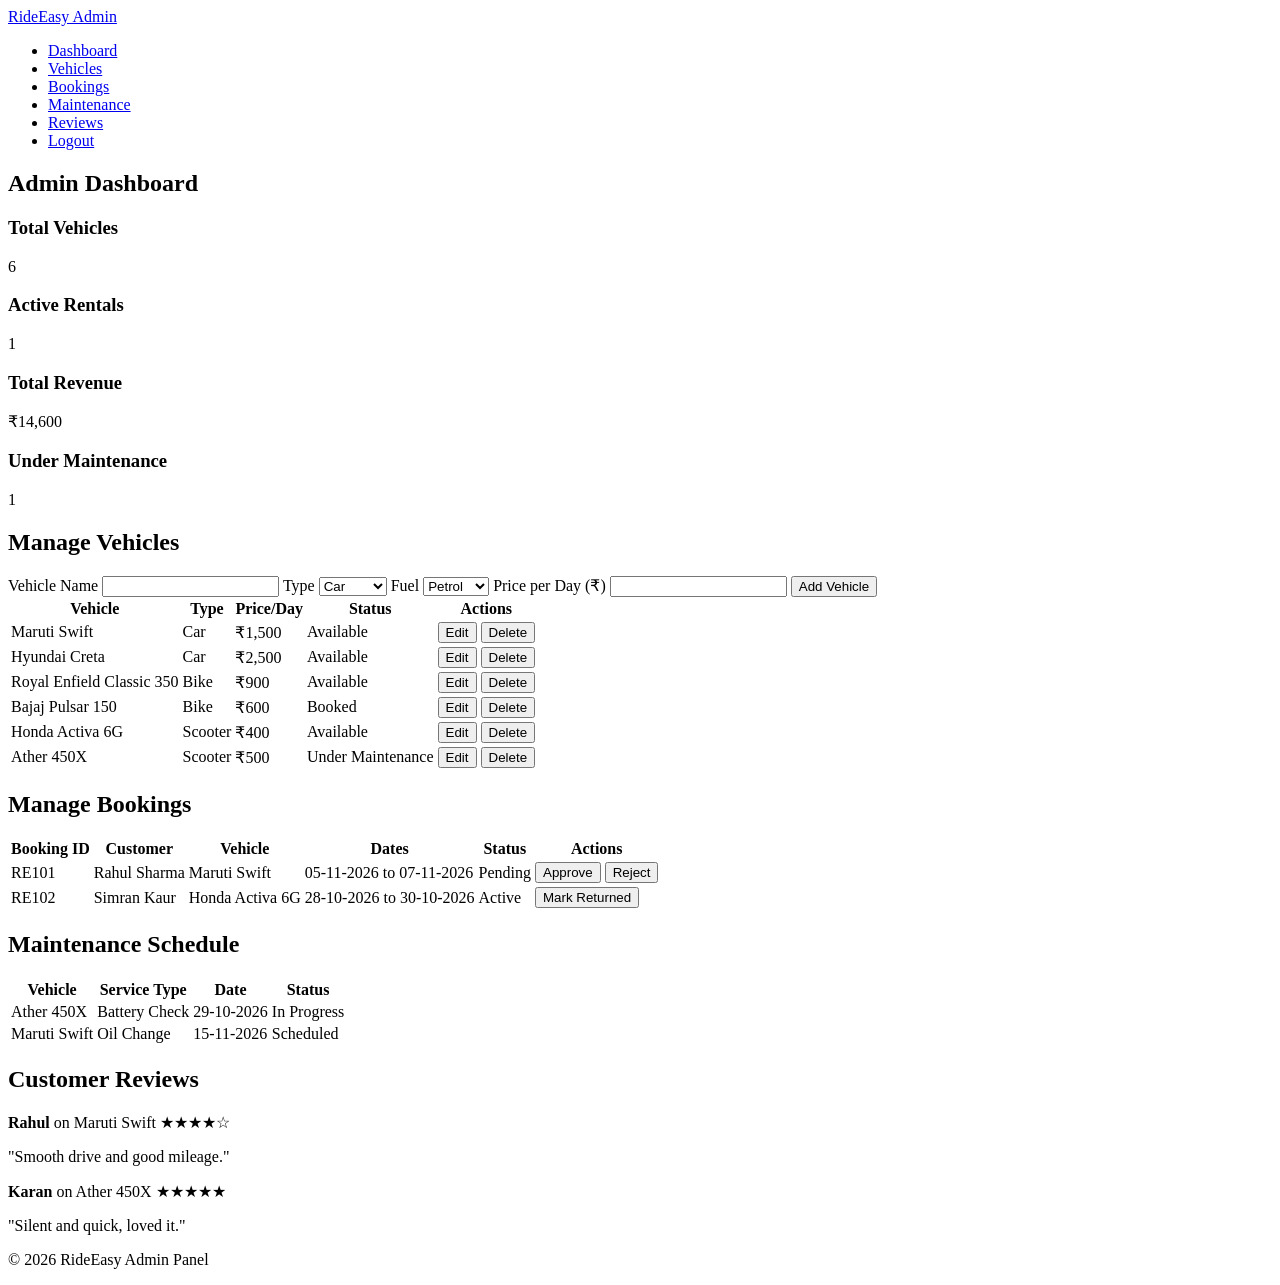
==== admin.html @ 33d95a42 "Add admin dashboard page" ====
<!DOCTYPE html>
<html lang="en">

<head>
    <meta charset="UTF-8">
    <meta name="viewport" content="width=device-width, initial-scale=1.0">
    <title>Admin Dashboard - RideEasy</title>
    <link rel="stylesheet" href="css/style.css">
</head>

<body>

    <header>
        <nav class="navbar">
            <a href="index.html" class="logo">RideEasy Admin</a>
            <ul class="nav-links">
                <li><a href="#dashboard">Dashboard</a></li>
                <li><a href="#vehicles">Vehicles</a></li>
                <li><a href="#bookings">Bookings</a></li>
                <li><a href="#maintenance">Maintenance</a></li>
                <li><a href="#reviews">Reviews</a></li>
                <li><a href="login.html">Logout</a></li>
            </ul>
        </nav>
    </header>

    <main>
        <section id="dashboard">
            <h1>Admin Dashboard</h1>
            <div class="stats">
                <div class="stat-box">
                    <h3>Total Vehicles</h3>
                    <p>6</p>
                </div>
                <div class="stat-box">
                    <h3>Active Rentals</h3>
                    <p>1</p>
                </div>
                <div class="stat-box">
                    <h3>Total Revenue</h3>
                    <p>₹14,600</p>
                </div>
                <div class="stat-box">
                    <h3>Under Maintenance</h3>
                    <p>1</p>
                </div>
            </div>
        </section>

        <section id="vehicles">
            <h2>Manage Vehicles</h2>

            <form class="add-vehicle-form">
                <label for="v-name">Vehicle Name</label>
                <input type="text" id="v-name" name="v-name" required>

                <label for="v-type">Type</label>
                <select id="v-type" name="v-type">
                    <option value="car">Car</option>
                    <option value="bike">Bike</option>
                    <option value="scooter">Scooter</option>
                </select>

                <label for="v-fuel">Fuel</label>
                <select id="v-fuel" name="v-fuel">
                    <option value="petrol">Petrol</option>
                    <option value="diesel">Diesel</option>
                    <option value="electric">Electric</option>
                </select>

                <label for="v-price">Price per Day (₹)</label>
                <input type="number" id="v-price" name="v-price" min="1" required>

                <button type="submit">Add Vehicle</button>
            </form>

            <table class="admin-table">
                <thead>
                    <tr>
                        <th>Vehicle</th>
                        <th>Type</th>
                        <th>Price/Day</th>
                        <th>Status</th>
                        <th>Actions</th>
                    </tr>
                </thead>
                <tbody>
                    <tr>
                        <td>Maruti Swift</td>
                        <td>Car</td>
                        <td>₹1,500</td>
                        <td>Available</td>
                        <td><button type="button">Edit</button> <button type="button">Delete</button></td>
                    </tr>
                    <tr>
                        <td>Hyundai Creta</td>
                        <td>Car</td>
                        <td>₹2,500</td>
                        <td>Available</td>
                        <td><button type="button">Edit</button> <button type="button">Delete</button></td>
                    </tr>
                    <tr>
                        <td>Royal Enfield Classic 350</td>
                        <td>Bike</td>
                        <td>₹900</td>
                        <td>Available</td>
                        <td><button type="button">Edit</button> <button type="button">Delete</button></td>
                    </tr>
                    <tr>
                        <td>Bajaj Pulsar 150</td>
                        <td>Bike</td>
                        <td>₹600</td>
                        <td>Booked</td>
                        <td><button type="button">Edit</button> <button type="button">Delete</button></td>
                    </tr>
                    <tr>
                        <td>Honda Activa 6G</td>
                        <td>Scooter</td>
                        <td>₹400</td>
                        <td>Available</td>
                        <td><button type="button">Edit</button> <button type="button">Delete</button></td>
                    </tr>
                    <tr>
                        <td>Ather 450X</td>
                        <td>Scooter</td>
                        <td>₹500</td>
                        <td>Under Maintenance</td>
                        <td><button type="button">Edit</button> <button type="button">Delete</button></td>
                    </tr>
                </tbody>
            </table>
        </section>

        <section id="bookings">
            <h2>Manage Bookings</h2>
            <table class="admin-table">
                <thead>
                    <tr>
                        <th>Booking ID</th>
                        <th>Customer</th>
                        <th>Vehicle</th>
                        <th>Dates</th>
                        <th>Status</th>
                        <th>Actions</th>
                    </tr>
                </thead>
                <tbody>
                    <tr>
                        <td>RE101</td>
                        <td>Rahul Sharma</td>
                        <td>Maruti Swift</td>
                        <td>05-11-2026 to 07-11-2026</td>
                        <td>Pending</td>
                        <td><button type="button">Approve</button> <button type="button">Reject</button></td>
                    </tr>
                    <tr>
                        <td>RE102</td>
                        <td>Simran Kaur</td>
                        <td>Honda Activa 6G</td>
                        <td>28-10-2026 to 30-10-2026</td>
                        <td>Active</td>
                        <td><button type="button">Mark Returned</button></td>
                    </tr>
                </tbody>
            </table>
        </section>

        <section id="maintenance">
            <h2>Maintenance Schedule</h2>
            <table class="admin-table">
                <thead>
                    <tr>
                        <th>Vehicle</th>
                        <th>Service Type</th>
                        <th>Date</th>
                        <th>Status</th>
                    </tr>
                </thead>
                <tbody>
                    <tr>
                        <td>Ather 450X</td>
                        <td>Battery Check</td>
                        <td>29-10-2026</td>
                        <td>In Progress</td>
                    </tr>
                    <tr>
                        <td>Maruti Swift</td>
                        <td>Oil Change</td>
                        <td>15-11-2026</td>
                        <td>Scheduled</td>
                    </tr>
                </tbody>
            </table>
        </section>

        <section id="reviews">
            <h2>Customer Reviews</h2>
            <div class="review-box">
                <p><strong>Rahul</strong> on Maruti Swift ★★★★☆</p>
                <p>"Smooth drive and good mileage."</p>
            </div>
            <div class="review-box">
                <p><strong>Karan</strong> on Ather 450X ★★★★★</p>
                <p>"Silent and quick, loved it."</p>
            </div>
        </section>
    </main>

    <footer>
        <p>&copy; 2026 RideEasy Admin Panel</p>
    </footer>

</body>

</html>
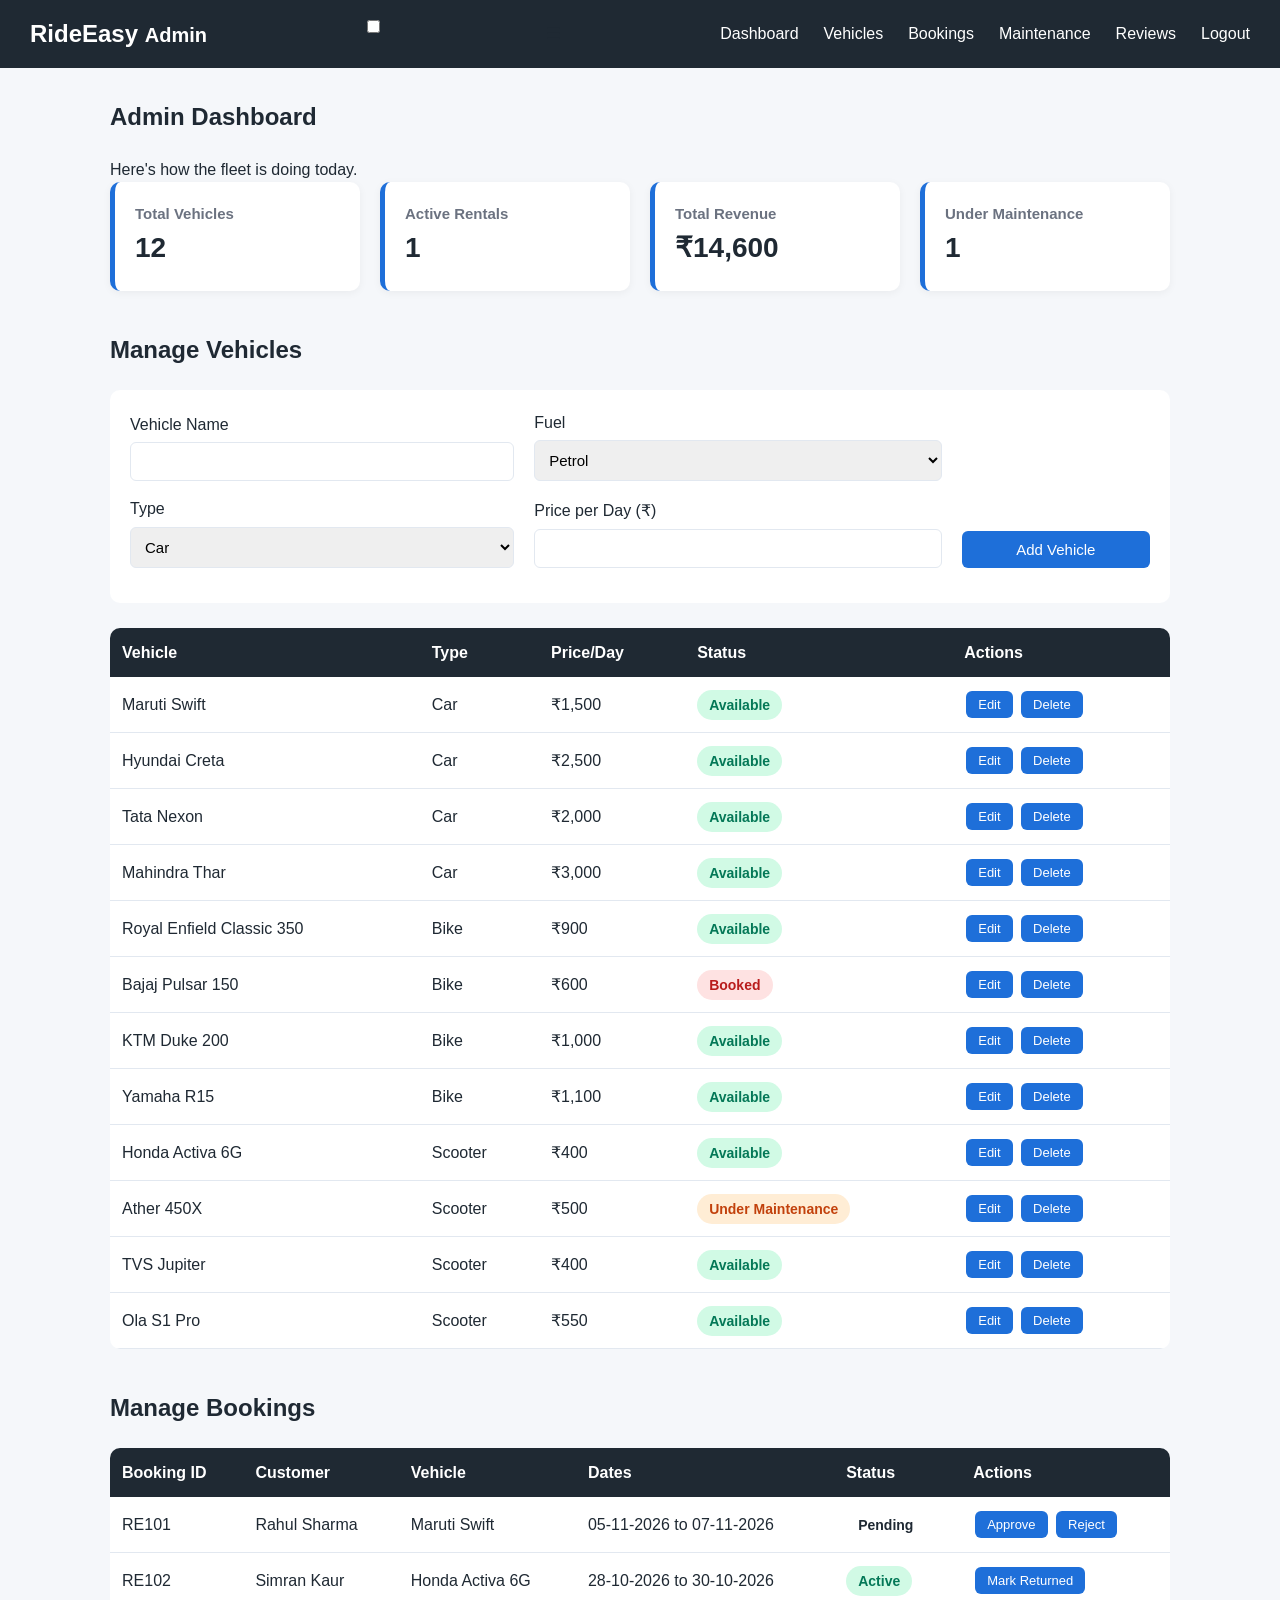
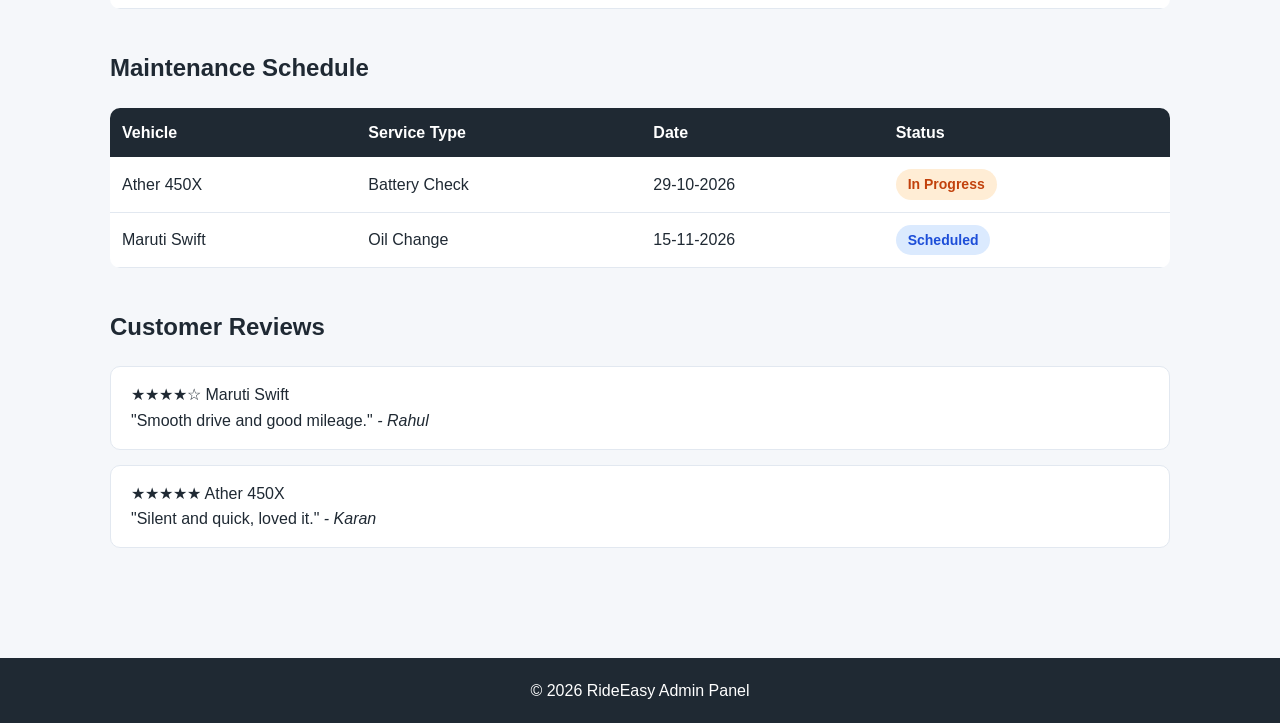
==== commit 524cdddc: "Update admin dashboard with 12 vehicles and new layout" ====
--- a/admin.html
+++ b/admin.html
@@ -1,215 +1,336 @@
 <!DOCTYPE html>
 <html lang="en">
-
 <head>
     <meta charset="UTF-8">
     <meta name="viewport" content="width=device-width, initial-scale=1.0">
     <title>Admin Dashboard - RideEasy</title>
+
+    <!-- Google Font: Sora -->
+    <link rel="preconnect" href="https://fonts.googleapis.com">
+    <link rel="preconnect" href="https://fonts.gstatic.com" crossorigin>
+    <link href="https://fonts.googleapis.com/css2?family=Sora:wght@400;600;700;800&display=swap" rel="stylesheet">
+
     <link rel="stylesheet" href="css/style.css">
 </head>
-
-<body>
-
-    <header>
+<body class="admin-page">
+
+    <!-- Navbar -->
+    <!-- Navbar -->
+    <header class="site-header">
         <nav class="navbar">
-            <a href="index.html" class="logo">RideEasy Admin</a>
+            <a href="index.html" class="logo">Ride<span>Easy</span> <small>Admin</small></a>
+
+            <!-- Menu button (shown only on phones) -->
+            <input type="checkbox" id="menu-toggle">
+            <label for="menu-toggle" class="menu-icon">&#9776;</label>
+
             <ul class="nav-links">
-                <li><a href="#dashboard">Dashboard</a></li>
+                <li><a href="#dashboard" class="current">Dashboard</a></li>
                 <li><a href="#vehicles">Vehicles</a></li>
                 <li><a href="#bookings">Bookings</a></li>
                 <li><a href="#maintenance">Maintenance</a></li>
                 <li><a href="#reviews">Reviews</a></li>
-                <li><a href="login.html">Logout</a></li>
+                <li><a href="login.html" class="login-btn">Logout</a></li>
             </ul>
         </nav>
     </header>
 
     <main>
-        <section id="dashboard">
-            <h1>Admin Dashboard</h1>
-            <div class="stats">
-                <div class="stat-box">
-                    <h3>Total Vehicles</h3>
-                    <p>6</p>
-                </div>
-                <div class="stat-box">
-                    <h3>Active Rentals</h3>
-                    <p>1</p>
-                </div>
-                <div class="stat-box">
-                    <h3>Total Revenue</h3>
-                    <p>₹14,600</p>
-                </div>
-                <div class="stat-box">
-                    <h3>Under Maintenance</h3>
-                    <p>1</p>
-                </div>
-            </div>
-        </section>
-
-        <section id="vehicles">
-            <h2>Manage Vehicles</h2>
-
-            <form class="add-vehicle-form">
-                <label for="v-name">Vehicle Name</label>
-                <input type="text" id="v-name" name="v-name" required>
-
-                <label for="v-type">Type</label>
-                <select id="v-type" name="v-type">
-                    <option value="car">Car</option>
-                    <option value="bike">Bike</option>
-                    <option value="scooter">Scooter</option>
-                </select>
-
-                <label for="v-fuel">Fuel</label>
-                <select id="v-fuel" name="v-fuel">
-                    <option value="petrol">Petrol</option>
-                    <option value="diesel">Diesel</option>
-                    <option value="electric">Electric</option>
-                </select>
-
-                <label for="v-price">Price per Day (₹)</label>
-                <input type="number" id="v-price" name="v-price" min="1" required>
-
-                <button type="submit">Add Vehicle</button>
-            </form>
-
-            <table class="admin-table">
-                <thead>
-                    <tr>
-                        <th>Vehicle</th>
-                        <th>Type</th>
-                        <th>Price/Day</th>
-                        <th>Status</th>
-                        <th>Actions</th>
-                    </tr>
-                </thead>
-                <tbody>
-                    <tr>
-                        <td>Maruti Swift</td>
-                        <td>Car</td>
-                        <td>₹1,500</td>
-                        <td>Available</td>
-                        <td><button type="button">Edit</button> <button type="button">Delete</button></td>
-                    </tr>
-                    <tr>
-                        <td>Hyundai Creta</td>
-                        <td>Car</td>
-                        <td>₹2,500</td>
-                        <td>Available</td>
-                        <td><button type="button">Edit</button> <button type="button">Delete</button></td>
-                    </tr>
-                    <tr>
-                        <td>Royal Enfield Classic 350</td>
-                        <td>Bike</td>
-                        <td>₹900</td>
-                        <td>Available</td>
-                        <td><button type="button">Edit</button> <button type="button">Delete</button></td>
-                    </tr>
-                    <tr>
-                        <td>Bajaj Pulsar 150</td>
-                        <td>Bike</td>
-                        <td>₹600</td>
-                        <td>Booked</td>
-                        <td><button type="button">Edit</button> <button type="button">Delete</button></td>
-                    </tr>
-                    <tr>
-                        <td>Honda Activa 6G</td>
-                        <td>Scooter</td>
-                        <td>₹400</td>
-                        <td>Available</td>
-                        <td><button type="button">Edit</button> <button type="button">Delete</button></td>
-                    </tr>
-                    <tr>
-                        <td>Ather 450X</td>
-                        <td>Scooter</td>
-                        <td>₹500</td>
-                        <td>Under Maintenance</td>
-                        <td><button type="button">Edit</button> <button type="button">Delete</button></td>
-                    </tr>
-                </tbody>
-            </table>
-        </section>
-
-        <section id="bookings">
-            <h2>Manage Bookings</h2>
-            <table class="admin-table">
-                <thead>
-                    <tr>
-                        <th>Booking ID</th>
-                        <th>Customer</th>
-                        <th>Vehicle</th>
-                        <th>Dates</th>
-                        <th>Status</th>
-                        <th>Actions</th>
-                    </tr>
-                </thead>
-                <tbody>
-                    <tr>
-                        <td>RE101</td>
-                        <td>Rahul Sharma</td>
-                        <td>Maruti Swift</td>
-                        <td>05-11-2026 to 07-11-2026</td>
-                        <td>Pending</td>
-                        <td><button type="button">Approve</button> <button type="button">Reject</button></td>
-                    </tr>
-                    <tr>
-                        <td>RE102</td>
-                        <td>Simran Kaur</td>
-                        <td>Honda Activa 6G</td>
-                        <td>28-10-2026 to 30-10-2026</td>
-                        <td>Active</td>
-                        <td><button type="button">Mark Returned</button></td>
-                    </tr>
-                </tbody>
-            </table>
-        </section>
-
-        <section id="maintenance">
-            <h2>Maintenance Schedule</h2>
-            <table class="admin-table">
-                <thead>
-                    <tr>
-                        <th>Vehicle</th>
-                        <th>Service Type</th>
-                        <th>Date</th>
-                        <th>Status</th>
-                    </tr>
-                </thead>
-                <tbody>
-                    <tr>
-                        <td>Ather 450X</td>
-                        <td>Battery Check</td>
-                        <td>29-10-2026</td>
-                        <td>In Progress</td>
-                    </tr>
-                    <tr>
-                        <td>Maruti Swift</td>
-                        <td>Oil Change</td>
-                        <td>15-11-2026</td>
-                        <td>Scheduled</td>
-                    </tr>
-                </tbody>
-            </table>
-        </section>
-
-        <section id="reviews">
-            <h2>Customer Reviews</h2>
-            <div class="review-box">
-                <p><strong>Rahul</strong> on Maruti Swift ★★★★☆</p>
-                <p>"Smooth drive and good mileage."</p>
-            </div>
-            <div class="review-box">
-                <p><strong>Karan</strong> on Ather 450X ★★★★★</p>
-                <p>"Silent and quick, loved it."</p>
+        <!-- Dashboard Stats -->
+        <section id="dashboard" class="admin-section">
+            <div class="container">
+                <h1>Admin Dashboard</h1>
+                <p class="subtitle">Here's how the fleet is doing today.</p>
+
+                <div class="stats">
+                    <div class="stat-box">
+                        <h3>Total Vehicles</h3>
+                        <p>12</p>
+                    </div>
+                    <div class="stat-box">
+                        <h3>Active Rentals</h3>
+                        <p>1</p>
+                    </div>
+                    <div class="stat-box">
+                        <h3>Total Revenue</h3>
+                        <p>₹14,600</p>
+                    </div>
+                    <div class="stat-box warning">
+                        <h3>Under Maintenance</h3>
+                        <p>1</p>
+                    </div>
+                </div>
+            </div>
+        </section>
+
+        <!-- Manage Vehicles -->
+        <section id="vehicles" class="admin-section">
+            <div class="container">
+                <h2>Manage Vehicles</h2>
+
+                <form class="add-vehicle-form">
+                    <div class="field">
+                        <label for="v-name">Vehicle Name</label>
+                        <input type="text" id="v-name" name="v-name" required>
+                    </div>
+                    <div class="field">
+                        <label for="v-type">Type</label>
+                        <select id="v-type" name="v-type">
+                            <option value="car">Car</option>
+                            <option value="bike">Bike</option>
+                            <option value="scooter">Scooter</option>
+                        </select>
+                    </div>
+                    <div class="field">
+                        <label for="v-fuel">Fuel</label>
+                        <select id="v-fuel" name="v-fuel">
+                            <option value="petrol">Petrol</option>
+                            <option value="diesel">Diesel</option>
+                            <option value="electric">Electric</option>
+                        </select>
+                    </div>
+                    <div class="field">
+                        <label for="v-price">Price per Day (₹)</label>
+                        <input type="number" id="v-price" name="v-price" min="1" required>
+                    </div>
+                    <button type="submit">Add Vehicle</button>
+                </form>
+
+                <div class="table-box">
+                    <table class="admin-table">
+                        <thead>
+                            <tr>
+                                <th>Vehicle</th>
+                                <th>Type</th>
+                                <th>Price/Day</th>
+                                <th>Status</th>
+                                <th>Actions</th>
+                            </tr>
+                        </thead>
+                        <tbody>
+                                <tr>
+                                    <td>Maruti Swift</td>
+                                    <td>Car</td>
+                                    <td>₹1,500</td>
+                                    <td><span class="status available">Available</span></td>
+                                    <td>
+                                        <button type="button" class="btn-small btn-outline">Edit</button>
+                                        <button type="button" class="btn-small btn-danger">Delete</button>
+                                    </td>
+                                </tr>
+                                <tr>
+                                    <td>Hyundai Creta</td>
+                                    <td>Car</td>
+                                    <td>₹2,500</td>
+                                    <td><span class="status available">Available</span></td>
+                                    <td>
+                                        <button type="button" class="btn-small btn-outline">Edit</button>
+                                        <button type="button" class="btn-small btn-danger">Delete</button>
+                                    </td>
+                                </tr>
+                                <tr>
+                                    <td>Tata Nexon</td>
+                                    <td>Car</td>
+                                    <td>₹2,000</td>
+                                    <td><span class="status available">Available</span></td>
+                                    <td>
+                                        <button type="button" class="btn-small btn-outline">Edit</button>
+                                        <button type="button" class="btn-small btn-danger">Delete</button>
+                                    </td>
+                                </tr>
+                                <tr>
+                                    <td>Mahindra Thar</td>
+                                    <td>Car</td>
+                                    <td>₹3,000</td>
+                                    <td><span class="status available">Available</span></td>
+                                    <td>
+                                        <button type="button" class="btn-small btn-outline">Edit</button>
+                                        <button type="button" class="btn-small btn-danger">Delete</button>
+                                    </td>
+                                </tr>
+                                <tr>
+                                    <td>Royal Enfield Classic 350</td>
+                                    <td>Bike</td>
+                                    <td>₹900</td>
+                                    <td><span class="status available">Available</span></td>
+                                    <td>
+                                        <button type="button" class="btn-small btn-outline">Edit</button>
+                                        <button type="button" class="btn-small btn-danger">Delete</button>
+                                    </td>
+                                </tr>
+                                <tr>
+                                    <td>Bajaj Pulsar 150</td>
+                                    <td>Bike</td>
+                                    <td>₹600</td>
+                                    <td><span class="status booked">Booked</span></td>
+                                    <td>
+                                        <button type="button" class="btn-small btn-outline">Edit</button>
+                                        <button type="button" class="btn-small btn-danger">Delete</button>
+                                    </td>
+                                </tr>
+                                <tr>
+                                    <td>KTM Duke 200</td>
+                                    <td>Bike</td>
+                                    <td>₹1,000</td>
+                                    <td><span class="status available">Available</span></td>
+                                    <td>
+                                        <button type="button" class="btn-small btn-outline">Edit</button>
+                                        <button type="button" class="btn-small btn-danger">Delete</button>
+                                    </td>
+                                </tr>
+                                <tr>
+                                    <td>Yamaha R15</td>
+                                    <td>Bike</td>
+                                    <td>₹1,100</td>
+                                    <td><span class="status available">Available</span></td>
+                                    <td>
+                                        <button type="button" class="btn-small btn-outline">Edit</button>
+                                        <button type="button" class="btn-small btn-danger">Delete</button>
+                                    </td>
+                                </tr>
+                                <tr>
+                                    <td>Honda Activa 6G</td>
+                                    <td>Scooter</td>
+                                    <td>₹400</td>
+                                    <td><span class="status available">Available</span></td>
+                                    <td>
+                                        <button type="button" class="btn-small btn-outline">Edit</button>
+                                        <button type="button" class="btn-small btn-danger">Delete</button>
+                                    </td>
+                                </tr>
+                                <tr>
+                                    <td>Ather 450X</td>
+                                    <td>Scooter</td>
+                                    <td>₹500</td>
+                                    <td><span class="status maintenance">Under Maintenance</span></td>
+                                    <td>
+                                        <button type="button" class="btn-small btn-outline">Edit</button>
+                                        <button type="button" class="btn-small btn-danger">Delete</button>
+                                    </td>
+                                </tr>
+                                <tr>
+                                    <td>TVS Jupiter</td>
+                                    <td>Scooter</td>
+                                    <td>₹400</td>
+                                    <td><span class="status available">Available</span></td>
+                                    <td>
+                                        <button type="button" class="btn-small btn-outline">Edit</button>
+                                        <button type="button" class="btn-small btn-danger">Delete</button>
+                                    </td>
+                                </tr>
+                                <tr>
+                                    <td>Ola S1 Pro</td>
+                                    <td>Scooter</td>
+                                    <td>₹550</td>
+                                    <td><span class="status available">Available</span></td>
+                                    <td>
+                                        <button type="button" class="btn-small btn-outline">Edit</button>
+                                        <button type="button" class="btn-small btn-danger">Delete</button>
+                                    </td>
+                                </tr>
+                        </tbody>
+                    </table>
+                </div>
+            </div>
+        </section>
+
+        <!-- Manage Bookings -->
+        <section id="bookings" class="admin-section">
+            <div class="container">
+                <h2>Manage Bookings</h2>
+                <div class="table-box">
+                    <table class="admin-table">
+                        <thead>
+                            <tr>
+                                <th>Booking ID</th>
+                                <th>Customer</th>
+                                <th>Vehicle</th>
+                                <th>Dates</th>
+                                <th>Status</th>
+                                <th>Actions</th>
+                            </tr>
+                        </thead>
+                        <tbody>
+                            <tr>
+                                <td>RE101</td>
+                                <td>Rahul Sharma</td>
+                                <td>Maruti Swift</td>
+                                <td>05-11-2026 to 07-11-2026</td>
+                                <td><span class="status pending">Pending</span></td>
+                                <td>
+                                    <button type="button" class="btn-small">Approve</button>
+                                    <button type="button" class="btn-small btn-danger">Reject</button>
+                                </td>
+                            </tr>
+                            <tr>
+                                <td>RE102</td>
+                                <td>Simran Kaur</td>
+                                <td>Honda Activa 6G</td>
+                                <td>28-10-2026 to 30-10-2026</td>
+                                <td><span class="status active">Active</span></td>
+                                <td><button type="button" class="btn-small btn-outline">Mark Returned</button></td>
+                            </tr>
+                        </tbody>
+                    </table>
+                </div>
+            </div>
+        </section>
+
+        <!-- Maintenance -->
+        <section id="maintenance" class="admin-section">
+            <div class="container">
+                <h2>Maintenance Schedule</h2>
+                <div class="table-box">
+                    <table class="admin-table">
+                        <thead>
+                            <tr>
+                                <th>Vehicle</th>
+                                <th>Service Type</th>
+                                <th>Date</th>
+                                <th>Status</th>
+                            </tr>
+                        </thead>
+                        <tbody>
+                            <tr>
+                                <td>Ather 450X</td>
+                                <td>Battery Check</td>
+                                <td>29-10-2026</td>
+                                <td><span class="status maintenance">In Progress</span></td>
+                            </tr>
+                            <tr>
+                                <td>Maruti Swift</td>
+                                <td>Oil Change</td>
+                                <td>15-11-2026</td>
+                                <td><span class="status upcoming">Scheduled</span></td>
+                            </tr>
+                        </tbody>
+                    </table>
+                </div>
+            </div>
+        </section>
+
+        <!-- Reviews -->
+        <section id="reviews" class="admin-section">
+            <div class="container">
+                <h2>Customer Reviews</h2>
+                <div class="review-list">
+                    <div class="review-box">
+                        <p class="rating">★★★★☆ <span>Maruti Swift</span></p>
+                        <blockquote>"Smooth drive and good mileage." <cite>- Rahul</cite></blockquote>
+                    </div>
+                    <div class="review-box">
+                        <p class="rating">★★★★★ <span>Ather 450X</span></p>
+                        <blockquote>"Silent and quick, loved it." <cite>- Karan</cite></blockquote>
+                    </div>
+                </div>
             </div>
         </section>
     </main>
 
-    <footer>
-        <p>&copy; 2026 RideEasy Admin Panel</p>
+    <!-- Footer -->
+    <footer class="site-footer">
+        <p class="copyright">&copy; 2026 RideEasy Admin Panel</p>
     </footer>
 
 </body>
-
 </html>
--- a/css/style.css
+++ b/css/style.css
@@ -0,0 +1,471 @@
+:root {
+    --primary: #1e6fd9;
+    --primary-dark: #1557ad;
+    --dark: #1f2933;
+    --light: #f5f7fa;
+    --white: #ffffff;
+    --gray: #6b7280;
+    --border: #e2e8f0;
+}
+
+* {
+    margin: 0;
+    padding: 0;
+    box-sizing: border-box;
+}
+
+body {
+    font-family: Arial, Helvetica, sans-serif;
+    background-color: var(--light);
+    color: var(--dark);
+    line-height: 1.6;
+}
+
+a {
+    color: var(--primary);
+    text-decoration: none;
+}
+
+main {
+    max-width: 1100px;
+    margin: 0 auto;
+    padding: 30px 20px;
+}
+
+h1, h2 {
+    margin-bottom: 20px;
+}
+
+.navbar {
+    display: flex;
+    justify-content: space-between;
+    align-items: center;
+    background-color: var(--dark);
+    padding: 15px 30px;
+}
+
+.logo {
+    color: var(--white);
+    font-size: 24px;
+    font-weight: bold;
+}
+
+.nav-links {
+    display: flex;
+    list-style: none;
+    gap: 25px;
+}
+
+.nav-links a {
+    color: var(--white);
+}
+
+.nav-links a:hover {
+    color: var(--primary);
+}
+
+button,
+.book-btn {
+    background-color: var(--primary);
+    color: var(--white);
+    border: none;
+    padding: 10px 20px;
+    border-radius: 6px;
+    cursor: pointer;
+    font-size: 15px;
+    display: inline-block;
+}
+
+button:hover,
+.book-btn:hover {
+    background-color: var(--primary-dark);
+}
+
+input,
+select {
+    width: 100%;
+    padding: 10px;
+    margin: 5px 0 15px;
+    border: 1px solid var(--border);
+    border-radius: 6px;
+    font-size: 15px;
+}
+
+footer {
+    background-color: var(--dark);
+    color: var(--white);
+    text-align: center;
+    padding: 20px;
+    margin-top: 40px;
+}
+
+
+.top-section {
+    background-color: var(--primary);
+    color: var(--white);
+    text-align: center;
+    padding: 50px 20px;
+    border-radius: 10px;
+    margin-bottom: 40px;
+}
+
+.top-section p {
+    margin-bottom: 25px;
+}
+
+.search-form {
+    background-color: var(--white);
+    color: var(--dark);
+    max-width: 500px;
+    margin: 0 auto;
+    padding: 25px;
+    border-radius: 10px;
+    text-align: left;
+}
+
+.search-form button {
+    width: 100%;
+}
+
+.categories {
+    margin-bottom: 40px;
+}
+
+.category-list {
+    display: flex;
+    gap: 20px;
+    margin-bottom: 30px;
+}
+
+.category-box {
+    flex: 1;
+    background-color: var(--white);
+    border: 1px solid var(--border);
+    border-radius: 10px;
+    padding: 25px;
+    text-align: center;
+    font-size: 18px;
+    font-weight: bold;
+}
+
+.category-box:hover {
+    background-color: var(--primary);
+    color: var(--white);
+}
+
+.popular,
+.vehicle-section {
+    margin-bottom: 40px;
+}
+
+.vehicle-list {
+    display: grid;
+    grid-template-columns: repeat(auto-fit, minmax(250px, 1fr));
+    gap: 20px;
+}
+
+.vehicle-box {
+    background-color: var(--white);
+    border: 1px solid var(--border);
+    border-radius: 10px;
+    padding: 20px;
+}
+
+.vehicle-box:hover {
+    box-shadow: 0 4px 12px rgba(0, 0, 0, 0.1);
+}
+
+.vehicle-box p {
+    color: var(--gray);
+}
+
+.price {
+    color: var(--primary) !important;
+    font-size: 20px;
+    font-weight: bold;
+    margin: 10px 0;
+}
+
+.how-it-works ol {
+    background-color: var(--white);
+    padding: 20px 40px;
+    border-radius: 10px;
+}
+
+.how-it-works li {
+    margin-bottom: 10px;
+}
+
+.filter-form {
+    background-color: var(--white);
+    padding: 20px;
+    border-radius: 10px;
+    margin-bottom: 25px;
+    display: grid;
+    grid-template-rows: auto auto;
+    grid-auto-flow: column;
+    gap: 0 20px;
+    align-items: end;
+}
+
+.filter-form button {
+    grid-row: 2;
+    margin-bottom: 15px;
+}
+
+.vehicle-details {
+    background-color: var(--white);
+    border: 1px solid var(--border);
+    border-radius: 10px;
+    padding: 25px;
+    margin-bottom: 30px;
+}
+
+.features {
+    list-style: none;
+    display: flex;
+    flex-wrap: wrap;
+    gap: 10px;
+    margin-bottom: 10px;
+}
+
+.features li {
+    background-color: var(--light);
+    padding: 5px 12px;
+    border-radius: 20px;
+    font-size: 14px;
+}
+
+.reviews {
+    margin: 15px 0 20px;
+    color: var(--gray);
+}
+
+.reviews h3 {
+    color: var(--dark);
+    font-size: 16px;
+}
+
+.status {
+    display: inline-block;
+    padding: 4px 12px;
+    border-radius: 20px;
+    font-size: 14px;
+    font-weight: bold;
+}
+
+.available, .active    { background-color: #d1fae5; color: #047857; }
+.booked, .cancelled    { background-color: #fee2e2; color: #b91c1c; }
+.maintenance           { background-color: #ffedd5; color: #c2410c; }
+.upcoming              { background-color: #dbeafe; color: #1d4ed8; }
+.completed             { background-color: #e5e7eb; color: #374151; }
+
+
+.booking-form,
+.form-box {
+    background-color: var(--white);
+    max-width: 600px;
+    margin: 0 auto 30px;
+    padding: 30px;
+    border-radius: 10px;
+    border: 1px solid var(--border);
+}
+
+fieldset {
+    border: 1px solid var(--border);
+    border-radius: 8px;
+    padding: 15px 20px;
+    margin-bottom: 20px;
+}
+
+legend {
+    font-weight: bold;
+    padding: 0 8px;
+}
+
+input[type="radio"],
+input[type="checkbox"] {
+    width: auto;
+    margin: 0 6px 15px 0;
+}
+
+.price-summary {
+    background-color: var(--light);
+    padding: 20px;
+    border-radius: 8px;
+    margin-bottom: 20px;
+}
+
+.price-summary h2 {
+    font-size: 18px;
+    margin-bottom: 10px;
+}
+
+.total {
+    font-size: 20px;
+    font-weight: bold;
+    color: var(--primary);
+    border-top: 1px solid var(--border);
+    margin-top: 10px;
+    padding-top: 10px;
+}
+
+.booking-form button,
+.form-box button {
+    width: 100%;
+}
+
+.bookings-table,
+.admin-table {
+    width: 100%;
+    border-collapse: collapse;
+    background-color: var(--white);
+    border-radius: 10px;
+    overflow: hidden;
+    margin-bottom: 30px;
+}
+
+.bookings-table th,
+.admin-table th {
+    background-color: var(--dark);
+    color: var(--white);
+    text-align: left;
+    padding: 12px;
+}
+
+.bookings-table td,
+.admin-table td {
+    padding: 12px;
+    border-bottom: 1px solid var(--border);
+}
+
+.bookings-table tr:hover,
+.admin-table tr:hover {
+    background-color: var(--light);
+}
+
+td button {
+    padding: 6px 12px;
+    font-size: 13px;
+    margin: 2px;
+}
+
+#dashboard,
+#vehicles,
+#bookings,
+#maintenance,
+#reviews {
+    margin-bottom: 40px;
+}
+
+.stats {
+    display: grid;
+    grid-template-columns: repeat(auto-fit, minmax(200px, 1fr));
+    gap: 20px;
+}
+
+.stat-box {
+    background-color: var(--white);
+    border-left: 5px solid var(--primary);
+    border-radius: 10px;
+    padding: 20px;
+    box-shadow: 0 2px 8px rgba(0, 0, 0, 0.05);
+}
+
+.stat-box h3 {
+    font-size: 15px;
+    color: var(--gray);
+}
+
+.stat-box p {
+    font-size: 28px;
+    font-weight: bold;
+}
+
+.add-vehicle-form {
+    background-color: var(--white);
+    padding: 20px;
+    border-radius: 10px;
+    margin-bottom: 25px;
+    display: grid;
+    grid-template-rows: auto auto;
+    grid-auto-flow: column;
+    gap: 0 20px;
+    align-items: end;
+}
+
+.add-vehicle-form button {
+    grid-row: 2;
+    margin-bottom: 15px;
+}
+
+.review-box {
+    background-color: var(--white);
+    border: 1px solid var(--border);
+    border-radius: 10px;
+    padding: 15px 20px;
+    margin-bottom: 15px;
+}
+
+html {
+    scroll-behavior: smooth;
+}
+
+@media (max-width: 768px) {
+    .navbar {
+        flex-direction: column;
+        gap: 10px;
+        padding: 15px;
+    }
+
+    .nav-links {
+        flex-wrap: wrap;
+        justify-content: center;
+        gap: 15px;
+    }
+
+    .category-list {
+        flex-direction: column;
+    }
+
+    .bookings-table,
+    .admin-table {
+        display: block;
+        overflow-x: auto;
+        white-space: nowrap;
+    }
+}
+
+@media (max-width: 480px) {
+    main {
+        padding: 20px 12px;
+    }
+
+    .top-section {
+        padding: 30px 15px;
+    }
+
+    .top-section h1 {
+        font-size: 24px;
+    }
+
+    .booking-form,
+    .form-box,
+    .search-form {
+        padding: 18px;
+    }
+
+    .stat-box p {
+        font-size: 22px;
+    }
+
+        .filter-form,
+    .add-vehicle-form {
+        display: block;
+    }
+
+    .filter-form button,
+    .add-vehicle-form button {
+        width: 100%;
+    }
+}
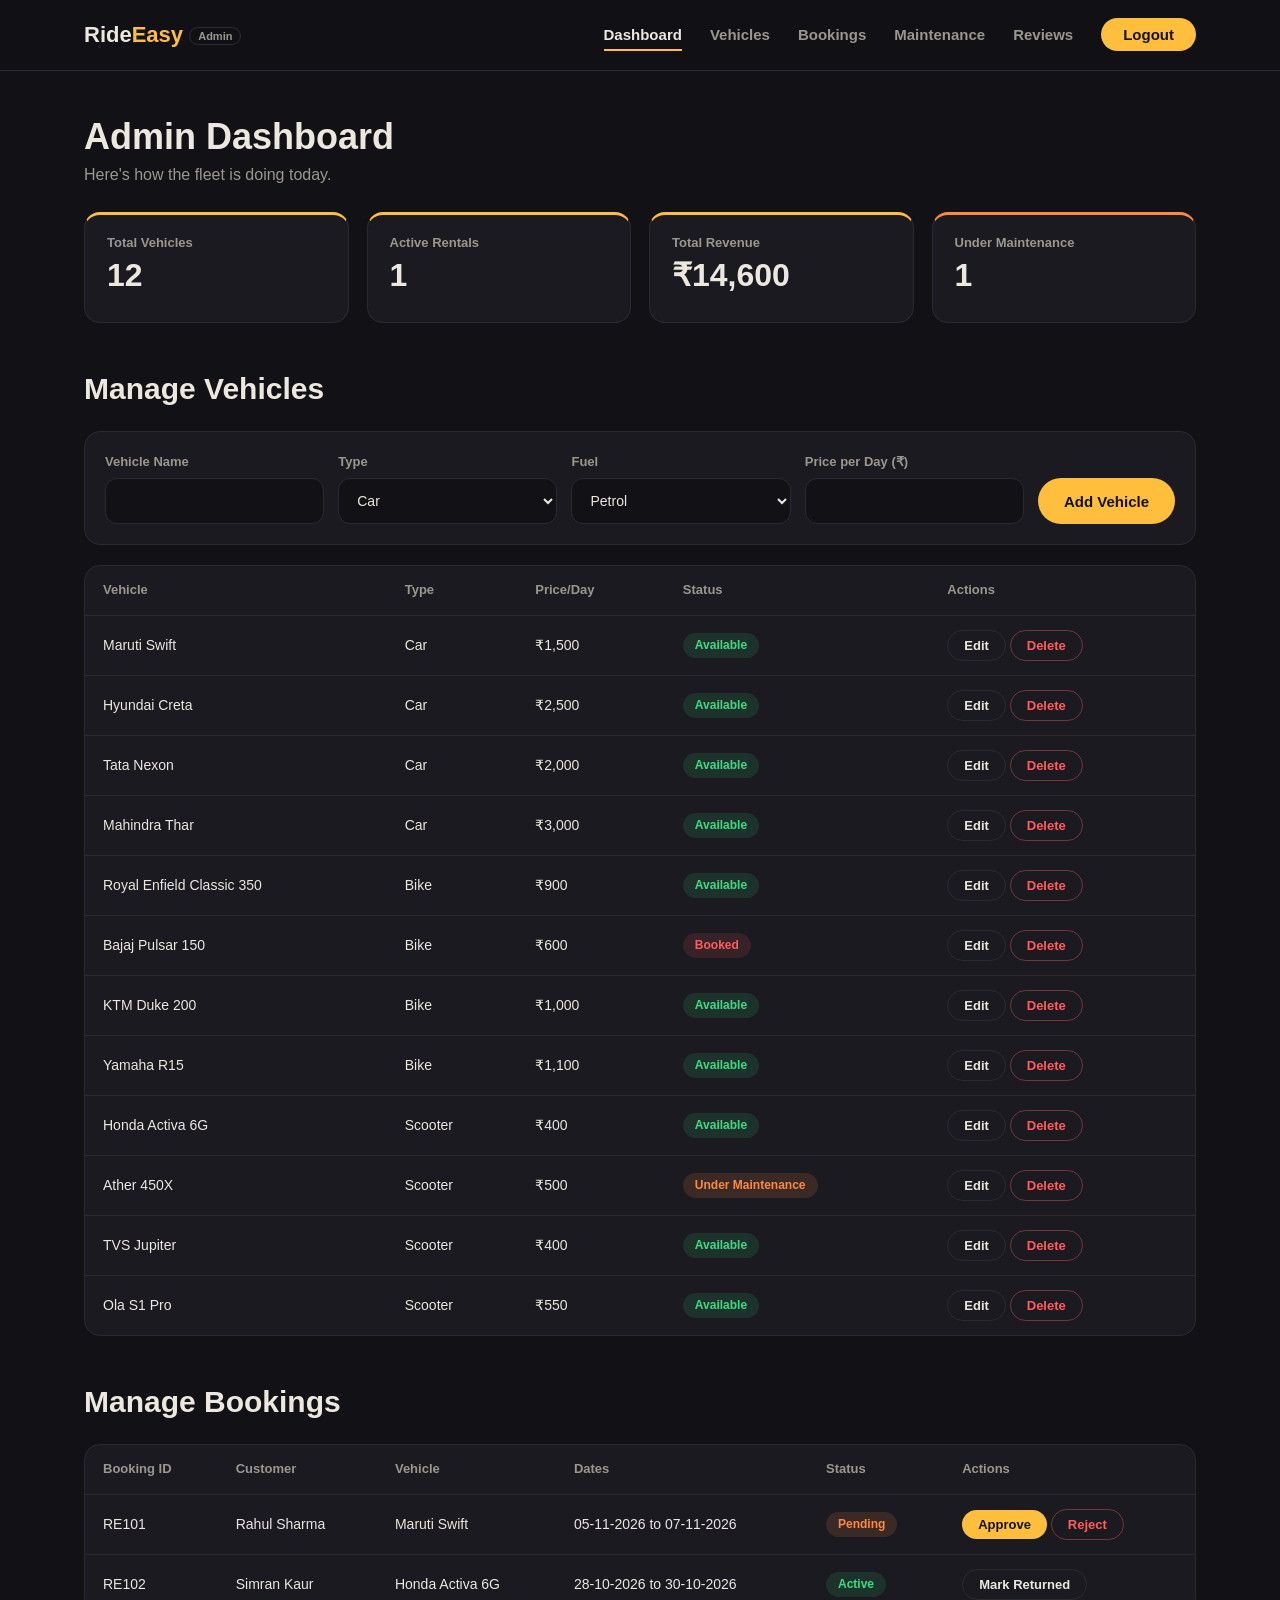
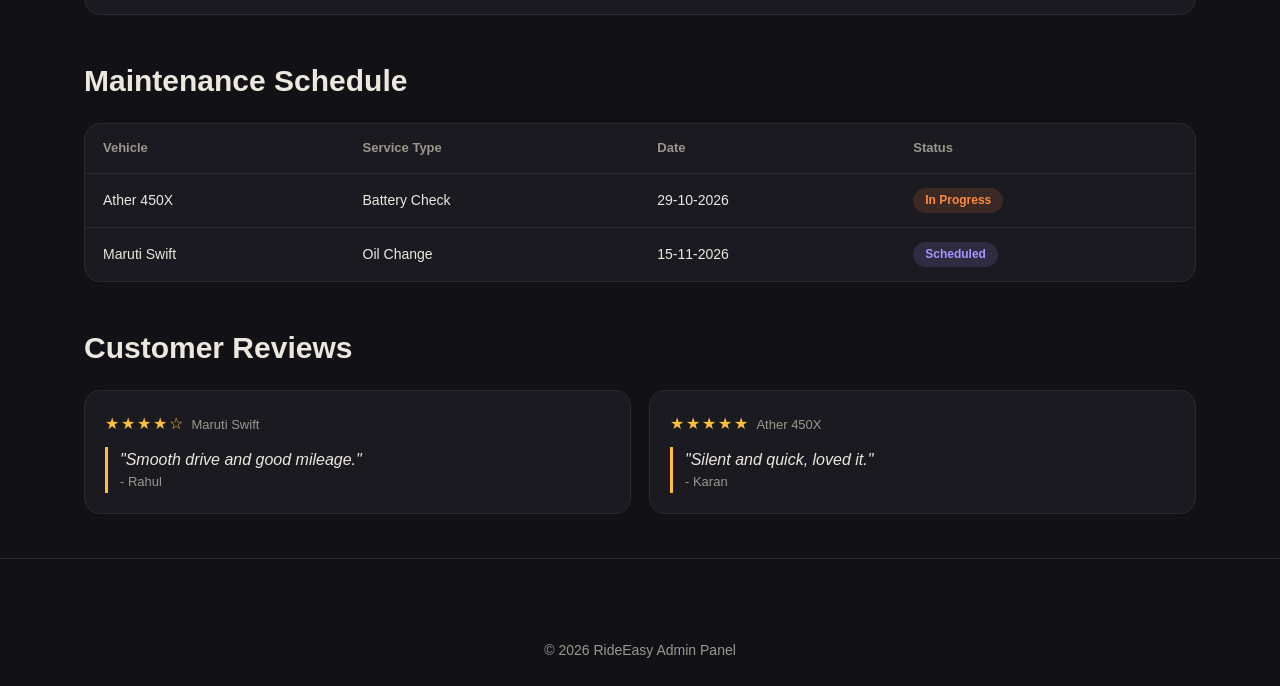
==== commit cdcb66a7: "Add shared vehicle data, storage helpers and navbar logout" ====
--- a/admin.html
+++ b/admin.html
@@ -1,5 +1,6 @@
 <!DOCTYPE html>
 <html lang="en">
+
 <head>
     <meta charset="UTF-8">
     <meta name="viewport" content="width=device-width, initial-scale=1.0">
@@ -12,6 +13,7 @@
 
     <link rel="stylesheet" href="css/style.css">
 </head>
+
 <body class="admin-page">
 
     <!-- Navbar -->
@@ -108,126 +110,126 @@
                             </tr>
                         </thead>
                         <tbody>
-                                <tr>
-                                    <td>Maruti Swift</td>
-                                    <td>Car</td>
-                                    <td>₹1,500</td>
-                                    <td><span class="status available">Available</span></td>
-                                    <td>
-                                        <button type="button" class="btn-small btn-outline">Edit</button>
-                                        <button type="button" class="btn-small btn-danger">Delete</button>
-                                    </td>
-                                </tr>
-                                <tr>
-                                    <td>Hyundai Creta</td>
-                                    <td>Car</td>
-                                    <td>₹2,500</td>
-                                    <td><span class="status available">Available</span></td>
-                                    <td>
-                                        <button type="button" class="btn-small btn-outline">Edit</button>
-                                        <button type="button" class="btn-small btn-danger">Delete</button>
-                                    </td>
-                                </tr>
-                                <tr>
-                                    <td>Tata Nexon</td>
-                                    <td>Car</td>
-                                    <td>₹2,000</td>
-                                    <td><span class="status available">Available</span></td>
-                                    <td>
-                                        <button type="button" class="btn-small btn-outline">Edit</button>
-                                        <button type="button" class="btn-small btn-danger">Delete</button>
-                                    </td>
-                                </tr>
-                                <tr>
-                                    <td>Mahindra Thar</td>
-                                    <td>Car</td>
-                                    <td>₹3,000</td>
-                                    <td><span class="status available">Available</span></td>
-                                    <td>
-                                        <button type="button" class="btn-small btn-outline">Edit</button>
-                                        <button type="button" class="btn-small btn-danger">Delete</button>
-                                    </td>
-                                </tr>
-                                <tr>
-                                    <td>Royal Enfield Classic 350</td>
-                                    <td>Bike</td>
-                                    <td>₹900</td>
-                                    <td><span class="status available">Available</span></td>
-                                    <td>
-                                        <button type="button" class="btn-small btn-outline">Edit</button>
-                                        <button type="button" class="btn-small btn-danger">Delete</button>
-                                    </td>
-                                </tr>
-                                <tr>
-                                    <td>Bajaj Pulsar 150</td>
-                                    <td>Bike</td>
-                                    <td>₹600</td>
-                                    <td><span class="status booked">Booked</span></td>
-                                    <td>
-                                        <button type="button" class="btn-small btn-outline">Edit</button>
-                                        <button type="button" class="btn-small btn-danger">Delete</button>
-                                    </td>
-                                </tr>
-                                <tr>
-                                    <td>KTM Duke 200</td>
-                                    <td>Bike</td>
-                                    <td>₹1,000</td>
-                                    <td><span class="status available">Available</span></td>
-                                    <td>
-                                        <button type="button" class="btn-small btn-outline">Edit</button>
-                                        <button type="button" class="btn-small btn-danger">Delete</button>
-                                    </td>
-                                </tr>
-                                <tr>
-                                    <td>Yamaha R15</td>
-                                    <td>Bike</td>
-                                    <td>₹1,100</td>
-                                    <td><span class="status available">Available</span></td>
-                                    <td>
-                                        <button type="button" class="btn-small btn-outline">Edit</button>
-                                        <button type="button" class="btn-small btn-danger">Delete</button>
-                                    </td>
-                                </tr>
-                                <tr>
-                                    <td>Honda Activa 6G</td>
-                                    <td>Scooter</td>
-                                    <td>₹400</td>
-                                    <td><span class="status available">Available</span></td>
-                                    <td>
-                                        <button type="button" class="btn-small btn-outline">Edit</button>
-                                        <button type="button" class="btn-small btn-danger">Delete</button>
-                                    </td>
-                                </tr>
-                                <tr>
-                                    <td>Ather 450X</td>
-                                    <td>Scooter</td>
-                                    <td>₹500</td>
-                                    <td><span class="status maintenance">Under Maintenance</span></td>
-                                    <td>
-                                        <button type="button" class="btn-small btn-outline">Edit</button>
-                                        <button type="button" class="btn-small btn-danger">Delete</button>
-                                    </td>
-                                </tr>
-                                <tr>
-                                    <td>TVS Jupiter</td>
-                                    <td>Scooter</td>
-                                    <td>₹400</td>
-                                    <td><span class="status available">Available</span></td>
-                                    <td>
-                                        <button type="button" class="btn-small btn-outline">Edit</button>
-                                        <button type="button" class="btn-small btn-danger">Delete</button>
-                                    </td>
-                                </tr>
-                                <tr>
-                                    <td>Ola S1 Pro</td>
-                                    <td>Scooter</td>
-                                    <td>₹550</td>
-                                    <td><span class="status available">Available</span></td>
-                                    <td>
-                                        <button type="button" class="btn-small btn-outline">Edit</button>
-                                        <button type="button" class="btn-small btn-danger">Delete</button>
-                                    </td>
-                                </tr>
+                            <tr>
+                                <td>Maruti Swift</td>
+                                <td>Car</td>
+                                <td>₹1,500</td>
+                                <td><span class="status available">Available</span></td>
+                                <td>
+                                    <button type="button" class="btn-small btn-outline">Edit</button>
+                                    <button type="button" class="btn-small btn-danger">Delete</button>
+                                </td>
+                            </tr>
+                            <tr>
+                                <td>Hyundai Creta</td>
+                                <td>Car</td>
+                                <td>₹2,500</td>
+                                <td><span class="status available">Available</span></td>
+                                <td>
+                                    <button type="button" class="btn-small btn-outline">Edit</button>
+                                    <button type="button" class="btn-small btn-danger">Delete</button>
+                                </td>
+                            </tr>
+                            <tr>
+                                <td>Tata Nexon</td>
+                                <td>Car</td>
+                                <td>₹2,000</td>
+                                <td><span class="status available">Available</span></td>
+                                <td>
+                                    <button type="button" class="btn-small btn-outline">Edit</button>
+                                    <button type="button" class="btn-small btn-danger">Delete</button>
+                                </td>
+                            </tr>
+                            <tr>
+                                <td>Mahindra Thar</td>
+                                <td>Car</td>
+                                <td>₹3,000</td>
+                                <td><span class="status available">Available</span></td>
+                                <td>
+                                    <button type="button" class="btn-small btn-outline">Edit</button>
+                                    <button type="button" class="btn-small btn-danger">Delete</button>
+                                </td>
+                            </tr>
+                            <tr>
+                                <td>Royal Enfield Classic 350</td>
+                                <td>Bike</td>
+                                <td>₹900</td>
+                                <td><span class="status available">Available</span></td>
+                                <td>
+                                    <button type="button" class="btn-small btn-outline">Edit</button>
+                                    <button type="button" class="btn-small btn-danger">Delete</button>
+                                </td>
+                            </tr>
+                            <tr>
+                                <td>Bajaj Pulsar 150</td>
+                                <td>Bike</td>
+                                <td>₹600</td>
+                                <td><span class="status booked">Booked</span></td>
+                                <td>
+                                    <button type="button" class="btn-small btn-outline">Edit</button>
+                                    <button type="button" class="btn-small btn-danger">Delete</button>
+                                </td>
+                            </tr>
+                            <tr>
+                                <td>KTM Duke 200</td>
+                                <td>Bike</td>
+                                <td>₹1,000</td>
+                                <td><span class="status available">Available</span></td>
+                                <td>
+                                    <button type="button" class="btn-small btn-outline">Edit</button>
+                                    <button type="button" class="btn-small btn-danger">Delete</button>
+                                </td>
+                            </tr>
+                            <tr>
+                                <td>Yamaha R15</td>
+                                <td>Bike</td>
+                                <td>₹1,100</td>
+                                <td><span class="status available">Available</span></td>
+                                <td>
+                                    <button type="button" class="btn-small btn-outline">Edit</button>
+                                    <button type="button" class="btn-small btn-danger">Delete</button>
+                                </td>
+                            </tr>
+                            <tr>
+                                <td>Honda Activa 6G</td>
+                                <td>Scooter</td>
+                                <td>₹400</td>
+                                <td><span class="status available">Available</span></td>
+                                <td>
+                                    <button type="button" class="btn-small btn-outline">Edit</button>
+                                    <button type="button" class="btn-small btn-danger">Delete</button>
+                                </td>
+                            </tr>
+                            <tr>
+                                <td>Ather 450X</td>
+                                <td>Scooter</td>
+                                <td>₹500</td>
+                                <td><span class="status maintenance">Under Maintenance</span></td>
+                                <td>
+                                    <button type="button" class="btn-small btn-outline">Edit</button>
+                                    <button type="button" class="btn-small btn-danger">Delete</button>
+                                </td>
+                            </tr>
+                            <tr>
+                                <td>TVS Jupiter</td>
+                                <td>Scooter</td>
+                                <td>₹400</td>
+                                <td><span class="status available">Available</span></td>
+                                <td>
+                                    <button type="button" class="btn-small btn-outline">Edit</button>
+                                    <button type="button" class="btn-small btn-danger">Delete</button>
+                                </td>
+                            </tr>
+                            <tr>
+                                <td>Ola S1 Pro</td>
+                                <td>Scooter</td>
+                                <td>₹550</td>
+                                <td><span class="status available">Available</span></td>
+                                <td>
+                                    <button type="button" class="btn-small btn-outline">Edit</button>
+                                    <button type="button" class="btn-small btn-danger">Delete</button>
+                                </td>
+                            </tr>
                         </tbody>
                     </table>
                 </div>
@@ -331,6 +333,7 @@
     <footer class="site-footer">
         <p class="copyright">&copy; 2026 RideEasy Admin Panel</p>
     </footer>
-
+    <script src="js/data.js"></script>
 </body>
+
 </html>
--- a/css/style.css
+++ b/css/style.css
@@ -1,471 +1,1309 @@
+/* =========================================================
+   PART 1 - BASE: colors, fonts, buttons, forms, badges
+   ========================================================= */
+
+/* ----- Colors and sizes (CSS variables) ----- */
 :root {
-    --primary: #1e6fd9;
-    --primary-dark: #1557ad;
-    --dark: #1f2933;
-    --light: #f5f7fa;
-    --white: #ffffff;
-    --gray: #6b7280;
-    --border: #e2e8f0;
-}
-
+    --bg: #121216;          /* page background (dark asphalt) */
+    --surface: #1a1a20;     /* boxes and cards */
+    --line: #2a2a33;        /* borders */
+    --text: #ece8df;        /* main text */
+    --muted: #9b978e;       /* grey text */
+    --gold: #ffbf3c;        /* main accent */
+    --gold-glow: rgba(255, 191, 60, 0.35);
+    --green: #3ddc84;
+    --red: #ff5d5d;
+    --orange: #ff8a3d;
+    --purple: #a993ff;
+
+    --nav-height: 70px;
+    --radius: 16px;
+}
+
+/* ----- Reset ----- */
 * {
     margin: 0;
     padding: 0;
     box-sizing: border-box;
 }
 
+html {
+    scroll-behavior: smooth;   /* smooth jump for # links */
+}
+
 body {
-    font-family: Arial, Helvetica, sans-serif;
-    background-color: var(--light);
-    color: var(--dark);
+    font-family: "Sora", Arial, sans-serif;
+    background-color: var(--bg);
+    color: var(--text);
     line-height: 1.6;
 }
 
 a {
-    color: var(--primary);
+    color: var(--gold);
     text-decoration: none;
 }
 
-main {
-    max-width: 1100px;
+h1, h2, h3 {
+    line-height: 1.2;
+}
+
+h2 {
+    font-size: 30px;
+    margin-bottom: 24px;
+}
+
+/* Keeps content centered with a max width */
+.container {
+    max-width: 1160px;
     margin: 0 auto;
-    padding: 30px 20px;
-}
-
-h1, h2 {
-    margin-bottom: 20px;
-}
-
-.navbar {
-    display: flex;
-    justify-content: space-between;
-    align-items: center;
-    background-color: var(--dark);
-    padding: 15px 30px;
-}
-
-.logo {
-    color: var(--white);
-    font-size: 24px;
-    font-weight: bold;
-}
-
-.nav-links {
-    display: flex;
-    list-style: none;
-    gap: 25px;
-}
-
-.nav-links a {
-    color: var(--white);
-}
-
-.nav-links a:hover {
-    color: var(--primary);
-}
-
+    padding: 0 24px;
+}
+
+.subtitle {
+    color: var(--muted);
+}
+
+/* ----- Buttons ----- */
 button,
-.book-btn {
-    background-color: var(--primary);
-    color: var(--white);
+.btn {
+    font-family: inherit;
+    font-size: 15px;
+    font-weight: 700;
+    color: var(--bg);
+    background-color: var(--gold);
     border: none;
-    padding: 10px 20px;
-    border-radius: 6px;
+    border-radius: 999px;
+    padding: 12px 26px;
     cursor: pointer;
-    font-size: 15px;
     display: inline-block;
+    text-align: center;
+    transition: transform 0.2s, box-shadow 0.2s;
 }
 
 button:hover,
-.book-btn:hover {
-    background-color: var(--primary-dark);
+.btn:hover {
+    transform: translateY(-2px);
+    box-shadow: 0 8px 24px var(--gold-glow);
+}
+
+.btn-small {
+    padding: 7px 16px;
+    font-size: 13px;
+}
+
+/* Outlined button (Edit, Cancel ...) */
+.btn-outline {
+    background-color: transparent;
+    color: var(--text);
+    border: 1px solid var(--line);
+}
+
+.btn-outline:hover {
+    border-color: var(--gold);
+    box-shadow: none;
+}
+
+/* Red button (Delete, Reject) */
+.btn-danger {
+    background-color: transparent;
+    color: var(--red);
+    border: 1px solid rgba(255, 93, 93, 0.4);
+}
+
+.btn-danger:hover {
+    background-color: rgba(255, 93, 93, 0.12);
+    box-shadow: none;
+}
+
+/* ----- Form inputs ----- */
+label {
+    display: block;
+    font-size: 13px;
+    font-weight: 600;
+    color: var(--muted);
+    margin-bottom: 6px;
 }
 
 input,
 select {
     width: 100%;
-    padding: 10px;
-    margin: 5px 0 15px;
-    border: 1px solid var(--border);
-    border-radius: 6px;
-    font-size: 15px;
-}
-
-footer {
-    background-color: var(--dark);
-    color: var(--white);
-    text-align: center;
-    padding: 20px;
-    margin-top: 40px;
-}
-
-
-.top-section {
-    background-color: var(--primary);
-    color: var(--white);
-    text-align: center;
-    padding: 50px 20px;
-    border-radius: 10px;
-    margin-bottom: 40px;
-}
-
-.top-section p {
-    margin-bottom: 25px;
-}
-
-.search-form {
-    background-color: var(--white);
-    color: var(--dark);
-    max-width: 500px;
-    margin: 0 auto;
-    padding: 25px;
-    border-radius: 10px;
-    text-align: left;
-}
-
-.search-form button {
-    width: 100%;
-}
-
-.categories {
-    margin-bottom: 40px;
-}
-
-.category-list {
-    display: flex;
-    gap: 20px;
-    margin-bottom: 30px;
-}
-
-.category-box {
-    flex: 1;
-    background-color: var(--white);
-    border: 1px solid var(--border);
-    border-radius: 10px;
-    padding: 25px;
-    text-align: center;
-    font-size: 18px;
-    font-weight: bold;
-}
-
-.category-box:hover {
-    background-color: var(--primary);
-    color: var(--white);
-}
-
-.popular,
-.vehicle-section {
-    margin-bottom: 40px;
-}
-
-.vehicle-list {
-    display: grid;
-    grid-template-columns: repeat(auto-fit, minmax(250px, 1fr));
-    gap: 20px;
-}
-
-.vehicle-box {
-    background-color: var(--white);
-    border: 1px solid var(--border);
-    border-radius: 10px;
-    padding: 20px;
-}
-
-.vehicle-box:hover {
-    box-shadow: 0 4px 12px rgba(0, 0, 0, 0.1);
-}
-
-.vehicle-box p {
-    color: var(--gray);
-}
-
-.price {
-    color: var(--primary) !important;
-    font-size: 20px;
-    font-weight: bold;
-    margin: 10px 0;
-}
-
-.how-it-works ol {
-    background-color: var(--white);
-    padding: 20px 40px;
-    border-radius: 10px;
-}
-
-.how-it-works li {
-    margin-bottom: 10px;
-}
-
-.filter-form {
-    background-color: var(--white);
-    padding: 20px;
-    border-radius: 10px;
-    margin-bottom: 25px;
-    display: grid;
-    grid-template-rows: auto auto;
-    grid-auto-flow: column;
-    gap: 0 20px;
-    align-items: end;
-}
-
-.filter-form button {
-    grid-row: 2;
-    margin-bottom: 15px;
-}
-
-.vehicle-details {
-    background-color: var(--white);
-    border: 1px solid var(--border);
-    border-radius: 10px;
-    padding: 25px;
-    margin-bottom: 30px;
-}
-
-.features {
-    list-style: none;
-    display: flex;
-    flex-wrap: wrap;
-    gap: 10px;
-    margin-bottom: 10px;
-}
-
-.features li {
-    background-color: var(--light);
-    padding: 5px 12px;
-    border-radius: 20px;
+    height: 46px;
+    padding: 0 14px;
+    margin-bottom: 14px;
+    font-family: inherit;
     font-size: 14px;
-}
-
-.reviews {
-    margin: 15px 0 20px;
-    color: var(--gray);
-}
-
-.reviews h3 {
-    color: var(--dark);
-    font-size: 16px;
-}
-
+    color: var(--text);
+    background-color: var(--bg);
+    border: 1px solid var(--line);
+    border-radius: 12px;
+    transition: border-color 0.2s, box-shadow 0.2s;
+}
+
+/* Gold ring when you click inside a box */
+input:focus,
+select:focus {
+    outline: none;
+    border-color: var(--gold);
+    box-shadow: 0 0 0 4px rgba(255, 191, 60, 0.15);
+}
+
+input::placeholder {
+    color: #5f5c56;
+}
+
+/* Makes the calendar icon white on dark inputs */
+input[type="date"] {
+    color-scheme: dark;
+}
+
+/* ----- Status badges ----- */
 .status {
     display: inline-block;
-    padding: 4px 12px;
-    border-radius: 20px;
+    padding: 3px 12px;
+    border-radius: 999px;
+    font-size: 12px;
+    font-weight: 700;
+    white-space: nowrap;
+}
+
+.available, .active      { background-color: rgba(61, 220, 132, 0.12); color: var(--green); }
+.booked, .cancelled      { background-color: rgba(255, 93, 93, 0.12);  color: var(--red); }
+.maintenance, .pending   { background-color: rgba(255, 138, 61, 0.14); color: var(--orange); }
+.upcoming                { background-color: rgba(169, 147, 255, 0.15); color: var(--purple); }
+.completed               { background-color: rgba(255, 255, 255, 0.08); color: var(--muted); }
+
+/* ----- Fade-up animation (used on page load) ----- */
+@keyframes fade-up {
+    from {
+        opacity: 0;
+        transform: translateY(24px);
+    }
+    to {
+        opacity: 1;
+        transform: translateY(0);
+    }
+}
+
+
+/* =========================================================
+   PART 2 - NAVBAR AND FOOTER
+   ========================================================= */
+
+.site-header {
+    position: sticky;          /* stays on top while scrolling */
+    top: 0;
+    z-index: 100;
+    background-color: rgba(18, 18, 22, 0.85);
+    backdrop-filter: blur(10px);   /* blurs what is behind it */
+    border-bottom: 1px solid var(--line);
+}
+
+.navbar {
+    max-width: 1160px;
+    height: var(--nav-height);
+    margin: 0 auto;
+    padding: 0 24px;
+    display: flex;
+    justify-content: space-between;
+    align-items: center;
+}
+
+.logo {
+    font-size: 22px;
+    font-weight: 800;
+    color: var(--text);
+}
+
+.logo span {
+    color: var(--gold);
+}
+
+/* "Admin" tag next to the logo */
+.logo small {
+    font-size: 11px;
+    font-weight: 600;
+    color: var(--muted);
+    border: 1px solid var(--line);
+    padding: 2px 8px;
+    border-radius: 999px;
+    vertical-align: middle;
+}
+
+.nav-links {
+    display: flex;
+    align-items: center;
+    gap: 28px;
+    list-style: none;
+}
+
+.nav-links a {
+    color: var(--muted);
+    font-weight: 600;
+    font-size: 15px;
+    padding: 6px 0;
+    border-bottom: 2px solid transparent;
+    transition: color 0.2s, border-color 0.2s;
+}
+
+.nav-links a:hover,
+.nav-links a.current {
+    color: var(--text);
+    border-bottom-color: var(--gold);
+}
+
+/* Gold Login / Logout button */
+.nav-links .login-btn {
+    color: var(--bg);
+    background-color: var(--gold);
+    padding: 8px 22px;
+    border-radius: 999px;
+    border-bottom: none;
+}
+
+.nav-links .login-btn:hover {
+    color: var(--bg);
+    box-shadow: 0 0 20px var(--gold-glow);
+}
+
+/* Menu button and checkbox are hidden on big screens */
+#menu-toggle,
+.menu-icon {
+    display: none;
+}
+
+/* ----- Footer ----- */
+.site-footer {
+    border-top: 1px solid var(--line);
+    padding: 48px 0 24px;
+    color: var(--muted);
+}
+
+.footer-grid {
+    display: grid;
+    grid-template-columns: 2fr 1fr 1fr;
+    gap: 32px;
+}
+
+.footer-grid p {
+    margin-top: 10px;
+    max-width: 300px;
+}
+
+.footer-grid h4 {
+    color: var(--text);
+    margin-bottom: 12px;
+}
+
+.footer-grid div a:not(.logo) {
+    display: block;
+    color: var(--muted);
+    margin-bottom: 8px;
+}
+
+.footer-grid div a:not(.logo):hover {
+    color: var(--gold);
+}
+
+.copyright {
+    text-align: center;
     font-size: 14px;
-    font-weight: bold;
-}
-
-.available, .active    { background-color: #d1fae5; color: #047857; }
-.booked, .cancelled    { background-color: #fee2e2; color: #b91c1c; }
-.maintenance           { background-color: #ffedd5; color: #c2410c; }
-.upcoming              { background-color: #dbeafe; color: #1d4ed8; }
-.completed             { background-color: #e5e7eb; color: #374151; }
-
-
-.booking-form,
-.form-box {
-    background-color: var(--white);
-    max-width: 600px;
-    margin: 0 auto 30px;
-    padding: 30px;
-    border-radius: 10px;
-    border: 1px solid var(--border);
+    margin-top: 32px;
+}
+
+
+/* =========================================================
+   PART 3 - HOME PAGE
+   ========================================================= */
+
+/* ----- First view: exactly one screen tall ----- */
+.top-section {
+    min-height: calc(100vh - var(--nav-height));
+    display: flex;
+    align-items: center;
+    padding: 40px 0;
+    /* dark shade on the left + background photo */
+    background: linear-gradient(90deg, rgba(18, 18, 22, 0.95) 35%, rgba(18, 18, 22, 0.4)),
+                url("../images/bg.jpg") center / cover;
+}
+
+.top-section .container {
+    width: 100%;
+    animation: fade-up 0.8s ease;
+}
+
+.top-section h1 {
+    font-size: 52px;
+    font-weight: 800;
+    max-width: 620px;
+    margin-bottom: 16px;
+}
+
+.top-section .subtitle {
+    font-size: 17px;
+    max-width: 480px;
+    margin-bottom: 28px;
+}
+
+/* Search box: 2 columns */
+.search-form {
+    max-width: 540px;
+    display: grid;
+    grid-template-columns: 1fr 1fr;
+    gap: 0 14px;
+    padding: 22px;
+    background-color: rgba(26, 26, 32, 0.75);
+    border: 1px solid var(--line);
+    border-radius: var(--radius);
+    backdrop-filter: blur(8px);
+}
+
+.search-form button {
+    grid-column: 1 / -1;   /* button takes the full width */
+}
+
+/* ----- Sections below the first view ----- */
+.categories,
+.popular,
+.how-it-works {
+    padding: 56px 0;
+}
+
+/* ----- How It Works (numbered steps) ----- */
+.steps {
+    list-style: none;
+    counter-reset: step;     /* starts a counter at 0 */
+    display: grid;
+    grid-template-columns: repeat(4, 1fr);
+    gap: 24px;
+}
+
+.steps li {
+    counter-increment: step; /* adds 1 for each step */
+}
+
+.steps li::before {
+    content: counter(step);  /* shows 1, 2, 3, 4 */
+    display: flex;
+    justify-content: center;
+    align-items: center;
+    width: 44px;
+    height: 44px;
+    margin-bottom: 16px;
+    border: 2px solid var(--gold);
+    border-radius: 50%;
+    color: var(--gold);
+    font-weight: 700;
+}
+
+.steps h3 {
+    font-size: 17px;
+    margin-bottom: 6px;
+}
+
+.steps p {
+    color: var(--muted);
+    font-size: 14px;
+}
+
+
+/* =========================================================
+   PART 4 - CATEGORY BOXES, VEHICLE BOXES, BROWSE PAGE
+   ========================================================= */
+
+/* ----- Category boxes (photo behind the text) ----- */
+.category-list {
+    display: grid;
+    grid-template-columns: repeat(3, 1fr);
+    gap: 20px;
+}
+
+.category-box {
+    height: 260px;
+    display: flex;
+    flex-direction: column;
+    justify-content: flex-end;   /* text at the bottom */
+    padding: 24px;
+    border-radius: var(--radius);
+    border: 1px solid var(--line);
+    color: var(--text);
+    background-size: cover;
+    background-position: center;
+    transition: transform 0.3s, border-color 0.3s, box-shadow 0.3s;
+}
+
+/* Each box gets its own photo + dark shade at the bottom */
+.category-box.cars {
+    background-image: linear-gradient(transparent 30%, rgba(12, 12, 15, 0.9)), url("../images/cars.jpg");
+}
+
+.category-box.bikes {
+    background-image: linear-gradient(transparent 30%, rgba(12, 12, 15, 0.9)), url("../images/bikes.jpg");
+}
+
+.category-box.scooters {
+    background-image: linear-gradient(transparent 30%, rgba(12, 12, 15, 0.9)), url("../images/scooters.jpg");
+}
+
+.category-box h3 {
+    font-size: 26px;
+}
+
+.category-box p {
+    color: var(--muted);
+    font-size: 14px;
+}
+
+.category-box:hover {
+    transform: translateY(-6px);
+    border-color: var(--gold);
+    box-shadow: 0 12px 30px rgba(0, 0, 0, 0.5);
+}
+
+/* ----- Vehicle boxes ----- */
+.vehicle-list {
+    display: grid;
+    grid-template-columns: repeat(3, 1fr);
+    gap: 20px;
+}
+
+.vehicle-box {
+    display: flex;
+    flex-direction: column;
+    padding: 22px;
+    background-color: var(--surface);
+    border: 1px solid var(--line);
+    border-radius: var(--radius);
+    transition: transform 0.3s, border-color 0.3s, box-shadow 0.3s;
+}
+
+.vehicle-box:hover {
+    transform: translateY(-4px);
+    border-color: rgba(255, 191, 60, 0.6);
+    box-shadow: 0 10px 30px rgba(255, 191, 60, 0.08);
+}
+
+.box-top {
+    display: flex;
+    justify-content: space-between;
+    align-items: center;
+    margin-bottom: 12px;
+}
+
+.type {
+    color: var(--gold);
+    font-size: 13px;
+    font-weight: 700;
+}
+
+.vehicle-box h3 {
+    font-size: 20px;
+    margin-bottom: 12px;
+}
+
+/* Small feature pills */
+.tags {
+    display: flex;
+    flex-wrap: wrap;
+    gap: 8px;
+    list-style: none;
+    margin-bottom: 18px;
+}
+
+.tags li {
+    font-size: 13px;
+    color: var(--muted);
+    border: 1px solid var(--line);
+    padding: 3px 12px;
+    border-radius: 999px;
+}
+
+/* Price on the left, button on the right */
+.box-bottom {
+    margin-top: auto;      /* pushes this row to the bottom of the box */
+    display: flex;
+    justify-content: space-between;
+    align-items: center;
+    gap: 12px;
+}
+
+.price {
+    font-size: 22px;
+    font-weight: 800;
+    color: var(--gold);
+}
+
+.price span {
+    font-size: 13px;
+    font-weight: 400;
+    color: var(--muted);
+}
+
+.box-bottom .btn {
+    padding: 9px 18px;
+    font-size: 14px;
+}
+
+/* ----- Browse page: first view (one screen) ----- */
+.browse-top {
+    min-height: calc(100vh - var(--nav-height));
+    display: flex;
+    align-items: center;
+    padding: 32px 0;
+}
+
+.browse-top .container {
+    width: 100%;
+    animation: fade-up 0.8s ease;
+}
+
+.browse-top h1 {
+    font-size: 40px;
+    margin-bottom: 20px;
+}
+
+/* Filters in one row */
+.filter-form {
+    display: grid;
+    grid-template-columns: 1fr 1fr 1fr auto;
+    gap: 0 14px;
+    align-items: end;
+    padding: 20px 20px 6px;
+    margin-bottom: 24px;
+    background-color: var(--surface);
+    border: 1px solid var(--line);
+    border-radius: var(--radius);
+}
+
+.filter-form button {
+    height: 46px;
+    margin-bottom: 14px;
+}
+
+/* Taller category boxes on the browse page */
+.browse-top .category-box {
+    height: 300px;
+}
+
+/* ----- Browse page: each category is one screen ----- */
+.vehicle-section {
+    min-height: calc(100vh - var(--nav-height));
+    display: flex;
+    align-items: center;
+    padding: 32px 0;
+    border-top: 1px solid var(--line);
+    scroll-margin-top: var(--nav-height);   /* stops the navbar covering it */
+}
+
+.vehicle-section .container {
+    width: 100%;
+}
+
+.section-head {
+    display: flex;
+    justify-content: space-between;
+    align-items: baseline;
+    margin-bottom: 20px;
+}
+
+.section-head h2 {
+    margin-bottom: 0;
+}
+
+.back-link {
+    font-size: 14px;
+    font-weight: 600;
+}
+
+/* 2 x 2 grid */
+.vehicle-section .vehicle-list {
+    grid-template-columns: 1fr 1fr;
+}
+
+.vehicle-section .vehicle-box {
+    min-height: 200px;
+}
+
+
+/* =========================================================
+   PART 5 - VEHICLE DETAILS, BOOKING, MY BOOKINGS
+   ========================================================= */
+
+/* ----- Page heading (inner pages) ----- */
+.page-head {
+    padding: 56px 0 40px;
+    border-bottom: 1px solid var(--line);
+    background: radial-gradient(ellipse at 90% 0%, rgba(255, 191, 60, 0.15), transparent 60%);
+}
+
+.page-head h1 {
+    font-size: 40px;
+    margin-bottom: 8px;
+    animation: fade-up 0.6s ease;
+}
+
+/* ----- Vehicle details ----- */
+.details-group {
+    padding: 48px 0 8px;
+}
+
+.details-list {
+    display: grid;
+    grid-template-columns: 1fr 1fr;
+    gap: 20px;
+}
+
+.vehicle-details {
+    display: flex;
+    flex-direction: column;
+    padding: 24px;
+    background-color: var(--surface);
+    border: 1px solid var(--line);
+    border-radius: var(--radius);
+    scroll-margin-top: calc(var(--nav-height) + 20px);
+    transition: border-color 0.3s, box-shadow 0.3s;
+}
+
+.vehicle-details h3 {
+    font-size: 22px;
+    margin-bottom: 4px;
+}
+
+.rating {
+    color: var(--gold);
+    letter-spacing: 2px;
+    margin-bottom: 16px;
+}
+
+.rating span {
+    color: var(--muted);
+    font-size: 13px;
+    letter-spacing: 0;
+}
+
+/* :target = the box you jumped to with a # link */
+.vehicle-details:target {
+    border-color: var(--gold);
+    box-shadow: 0 0 40px var(--gold-glow);
+}
+
+/* Specs: label on top, value below */
+.features {
+    display: grid;
+    grid-template-columns: repeat(3, 1fr);
+    gap: 10px;
+    list-style: none;
+    margin-bottom: 16px;
+}
+
+.features li {
+    padding: 10px 12px;
+    background-color: var(--bg);
+    border: 1px solid var(--line);
+    border-radius: 12px;
+    font-weight: 600;
+    font-size: 14px;
+}
+
+.features li span {
+    display: block;
+    font-size: 11px;
+    font-weight: 400;
+    color: var(--muted);
+}
+
+.reviews {
+    margin-bottom: 20px;
+}
+
+.reviews h4 {
+    font-size: 13px;
+    color: var(--muted);
+    margin-bottom: 6px;
+}
+
+blockquote {
+    font-style: italic;
+    border-left: 3px solid var(--gold);
+    padding-left: 12px;
+}
+
+blockquote cite {
+    display: block;
+    font-style: normal;
+    font-size: 13px;
+    color: var(--muted);
+}
+
+/* ----- Booking page ----- */
+.booking {
+    padding: 40px 0 60px;
+}
+
+/* Form on the left, price summary on the right */
+.booking-form {
+    display: grid;
+    grid-template-columns: 1fr 340px;
+    gap: 24px;
+    align-items: start;
 }
 
 fieldset {
-    border: 1px solid var(--border);
-    border-radius: 8px;
-    padding: 15px 20px;
+    padding: 20px 20px 6px;
     margin-bottom: 20px;
+    background-color: var(--surface);
+    border: 1px solid var(--line);
+    border-radius: var(--radius);
 }
 
 legend {
-    font-weight: bold;
+    font-weight: 700;
     padding: 0 8px;
 }
 
-input[type="radio"],
-input[type="checkbox"] {
-    width: auto;
-    margin: 0 6px 15px 0;
+/* 2 columns of fields */
+.field-grid {
+    display: grid;
+    grid-template-columns: 1fr 1fr;
+    gap: 0 14px;
+}
+
+/* Payment options as clickable tiles */
+.pay-options {
+    display: grid;
+    grid-template-columns: repeat(3, 1fr);
+    gap: 12px;
+    margin-bottom: 14px;
+}
+
+.pay-options input {
+    position: absolute;     /* hide the round radio dot */
+    opacity: 0;             /* (still works with "required") */
+    width: 0;
+}
+
+.pay-options label {
+    margin: 0;
+    padding: 14px 8px;
+    text-align: center;
+    font-size: 14px;
+    color: var(--text);
+    border: 1px solid var(--line);
+    border-radius: 12px;
+    cursor: pointer;
+    transition: border-color 0.2s, background-color 0.2s;
+}
+
+/* The tile right after a checked radio button */
+.pay-options input:checked + label {
+    border-color: var(--gold);
+    background-color: rgba(255, 191, 60, 0.1);
+    color: var(--gold);
 }
 
 .price-summary {
-    background-color: var(--light);
-    padding: 20px;
-    border-radius: 8px;
-    margin-bottom: 20px;
+    position: sticky;       /* follows you while scrolling */
+    top: calc(var(--nav-height) + 20px);
+    padding: 24px;
+    background-color: var(--surface);
+    border: 1px solid var(--line);
+    border-radius: var(--radius);
 }
 
 .price-summary h2 {
-    font-size: 18px;
+    font-size: 20px;
+    margin-bottom: 16px;
+}
+
+.price-summary p {
+    display: flex;
+    justify-content: space-between;
+    color: var(--muted);
+    font-size: 14px;
     margin-bottom: 10px;
 }
 
-.total {
+.price-summary .total {
+    color: var(--text);
     font-size: 20px;
-    font-weight: bold;
-    color: var(--primary);
-    border-top: 1px solid var(--border);
-    margin-top: 10px;
-    padding-top: 10px;
-}
-
-.booking-form button,
-.form-box button {
+    font-weight: 800;
+    border-top: 1px dashed var(--line);
+    padding-top: 14px;
+    margin: 16px 0 18px;
+}
+
+.price-summary .total span:last-child {
+    color: var(--gold);
+}
+
+.terms {
+    display: flex;
+    align-items: flex-start;
+    gap: 10px;
+    margin-bottom: 18px;
+}
+
+.terms input {
+    width: 18px;
+    height: 18px;
+    margin: 2px 0 0;
+    flex-shrink: 0;
+    accent-color: var(--gold);   /* gold tick box */
+}
+
+.terms label {
+    margin: 0;
+}
+
+.price-summary button {
     width: 100%;
+}
+
+/* ----- Tables (My Bookings + Admin) ----- */
+.bookings {
+    padding: 40px 0 60px;
+}
+
+.table-box {
+    overflow-x: auto;       /* scroll sideways on small screens */
+    background-color: var(--surface);
+    border: 1px solid var(--line);
+    border-radius: var(--radius);
 }
 
 .bookings-table,
 .admin-table {
     width: 100%;
     border-collapse: collapse;
-    background-color: var(--white);
-    border-radius: 10px;
-    overflow: hidden;
-    margin-bottom: 30px;
+    white-space: nowrap;
 }
 
 .bookings-table th,
 .admin-table th {
-    background-color: var(--dark);
-    color: var(--white);
     text-align: left;
-    padding: 12px;
+    font-size: 13px;
+    font-weight: 600;
+    color: var(--muted);
+    padding: 14px 18px;
+    border-bottom: 1px solid var(--line);
 }
 
 .bookings-table td,
 .admin-table td {
-    padding: 12px;
-    border-bottom: 1px solid var(--border);
-}
-
-.bookings-table tr:hover,
-.admin-table tr:hover {
-    background-color: var(--light);
-}
-
-td button {
-    padding: 6px 12px;
+    padding: 14px 18px;
+    font-size: 14px;
+    border-bottom: 1px solid var(--line);
+}
+
+.bookings-table tbody tr:last-child td,
+.admin-table tbody tr:last-child td {
+    border-bottom: none;
+}
+
+.bookings-table tbody tr:hover,
+.admin-table tbody tr:hover {
+    background-color: rgba(255, 255, 255, 0.03);
+}
+
+
+/* =========================================================
+   PART 6 - LOGIN PAGE
+   ========================================================= */
+
+.login-page {
+    min-height: 100vh;
+    /* photo + dark shade on the right side (behind the card) */
+    background: linear-gradient(90deg, rgba(18, 18, 22, 0.15), rgba(18, 18, 22, 0.85) 60%),
+                url("../images/login-bg.jpg") left center / cover;
+    background-attachment: fixed;
+}
+
+.login-main {
+    max-width: 1160px;
+    min-height: calc(100vh - var(--nav-height));
+    margin: 0 auto;
+    padding: 30px 24px;
+    display: flex;
+    justify-content: flex-end;   /* card on the right */
+    align-items: center;
+}
+
+.auth-card {
+    width: 100%;
+    max-width: 420px;
+    padding: 28px;
+    background-color: rgba(26, 26, 32, 0.8);
+    border: 1px solid rgba(255, 191, 60, 0.3);
+    border-radius: 24px;
+    backdrop-filter: blur(12px);
+    box-shadow: 0 0 60px rgba(255, 191, 60, 0.12);
+    animation: fade-up 0.8s ease;
+}
+
+/* ----- Tabs (CSS only, using radio buttons) ----- */
+.tab-radio {
+    display: none;
+}
+
+.tabs {
+    display: grid;
+    grid-template-columns: 1fr 1fr;
+    padding: 5px;
+    margin-bottom: 22px;
+    background-color: var(--bg);
+    border: 1px solid var(--line);
+    border-radius: 999px;
+}
+
+.tabs label {
+    margin: 0;
+    padding: 9px;
+    text-align: center;
+    font-size: 15px;
+    border-radius: 999px;
+    cursor: pointer;
+    transition: background-color 0.3s, color 0.3s;
+}
+
+/* Highlight the tab whose radio button is checked */
+#tab-login:checked ~ .tabs label[for="tab-login"],
+#tab-register:checked ~ .tabs label[for="tab-register"] {
+    background-color: var(--gold);
+    color: var(--bg);
+}
+
+/* Show only the form whose tab is checked */
+#tab-login:checked ~ #register,
+#tab-register:checked ~ #login {
+    display: none;
+}
+
+.form-box h1 {
+    font-size: 26px;
+}
+
+.form-sub {
+    color: var(--muted);
+    font-size: 14px;
+    margin-bottom: 18px;
+}
+
+.form-box button[type="submit"] {
+    width: 100%;
+    margin-top: 4px;
+}
+
+.switch-text {
+    text-align: center;
+    font-size: 14px;
+    color: var(--muted);
+    margin-top: 16px;
+}
+
+.switch-text label {
+    display: inline;
+    color: var(--gold);
+    font-size: 14px;
+    cursor: pointer;
+}
+
+/* ----- Inputs with an icon on the left ----- */
+.input-icon {
+    position: relative;     /* icons are placed inside this box */
+}
+
+.input-icon svg {
+    position: absolute;
+    left: 14px;
+    top: 14px;
+    width: 18px;
+    height: 18px;
+    fill: none;
+    stroke: var(--muted);
+    stroke-width: 1.8;
+    stroke-linecap: round;
+    stroke-linejoin: round;
+}
+
+.input-icon input {
+    padding-left: 44px;     /* room for the icon */
+}
+
+/* Icon turns gold when you type in that box */
+.input-icon:focus-within svg {
+    stroke: var(--gold);
+}
+
+/* Eye button inside the password box */
+.show-pass {
+    position: absolute;
+    right: 6px;
+    top: 5px;
+    width: 36px;
+    height: 36px;
+    padding: 0;
+    background: none;
+    border-radius: 8px;
+}
+
+.show-pass svg {
+    position: static;
+    margin: 9px;
+}
+
+.show-pass:hover {
+    transform: none;
+    box-shadow: none;
+    background-color: rgba(255, 255, 255, 0.06);
+}
+
+
+/* =========================================================
+   PART 7 - ADMIN DASHBOARD
+   ========================================================= */
+
+.admin-section {
+    padding: 44px 0 4px;
+    scroll-margin-top: var(--nav-height);
+}
+
+.admin-section h1 {
+    font-size: 36px;
+    margin-bottom: 4px;
+}
+
+.admin-section .subtitle {
+    margin-bottom: 24px;
+}
+
+.stats {
+    display: grid;
+    grid-template-columns: repeat(4, 1fr);
+    gap: 18px;
+}
+
+.stat-box {
+    padding: 20px 22px;
+    background-color: var(--surface);
+    border: 1px solid var(--line);
+    border-top: 3px solid var(--gold);
+    border-radius: var(--radius);
+}
+
+.stat-box.warning {
+    border-top-color: var(--orange);
+}
+
+.stat-box h3 {
     font-size: 13px;
-    margin: 2px;
-}
-
-#dashboard,
-#vehicles,
-#bookings,
-#maintenance,
-#reviews {
+    font-weight: 600;
+    color: var(--muted);
+}
+
+.stat-box p {
+    font-size: 32px;
+    font-weight: 800;
+}
+
+/* Add vehicle form: all fields in one row */
+.add-vehicle-form {
+    display: grid;
+    grid-template-columns: repeat(4, 1fr) auto;
+    gap: 0 14px;
+    align-items: end;
+    padding: 20px 20px 6px;
+    margin-bottom: 20px;
+    background-color: var(--surface);
+    border: 1px solid var(--line);
+    border-radius: var(--radius);
+}
+
+.add-vehicle-form button {
+    height: 46px;
+    margin-bottom: 14px;
+}
+
+.review-list {
+    display: grid;
+    grid-template-columns: 1fr 1fr;
+    gap: 18px;
     margin-bottom: 40px;
 }
 
-.stats {
-    display: grid;
-    grid-template-columns: repeat(auto-fit, minmax(200px, 1fr));
-    gap: 20px;
-}
-
-.stat-box {
-    background-color: var(--white);
-    border-left: 5px solid var(--primary);
-    border-radius: 10px;
+.review-box {
     padding: 20px;
-    box-shadow: 0 2px 8px rgba(0, 0, 0, 0.05);
-}
-
-.stat-box h3 {
-    font-size: 15px;
-    color: var(--gray);
-}
-
-.stat-box p {
-    font-size: 28px;
-    font-weight: bold;
-}
-
-.add-vehicle-form {
-    background-color: var(--white);
-    padding: 20px;
-    border-radius: 10px;
-    margin-bottom: 25px;
-    display: grid;
-    grid-template-rows: auto auto;
-    grid-auto-flow: column;
-    gap: 0 20px;
-    align-items: end;
-}
-
-.add-vehicle-form button {
-    grid-row: 2;
-    margin-bottom: 15px;
-}
-
-.review-box {
-    background-color: var(--white);
-    border: 1px solid var(--border);
-    border-radius: 10px;
-    padding: 15px 20px;
-    margin-bottom: 15px;
-}
-
-html {
-    scroll-behavior: smooth;
-}
-
-@media (max-width: 768px) {
-    .navbar {
+    background-color: var(--surface);
+    border: 1px solid var(--line);
+    border-radius: var(--radius);
+}
+
+.review-box .rating {
+    margin-bottom: 10px;
+}
+
+
+/* =========================================================
+   PART 8 - RESPONSIVE (tablets and phones)
+   ========================================================= */
+
+/* ----- Tablets (900px and below) ----- */
+@media (max-width: 900px) {
+    /* Phone menu */
+    .menu-icon {
+        display: block;
+        font-size: 26px;
+        color: var(--text);
+        margin: 0;
+        cursor: pointer;
+    }
+
+    .nav-links {
+        display: none;
+        position: absolute;
+        top: var(--nav-height);
+        left: 0;
+        right: 0;
         flex-direction: column;
+        align-items: flex-start;
+        gap: 18px;
+        padding: 20px 24px 26px;
+        background-color: var(--bg);
+        border-bottom: 1px solid var(--line);
+    }
+
+    /* Show the menu when the checkbox is ticked */
+    #menu-toggle:checked ~ .nav-links {
+        display: flex;
+    }
+
+    .vehicle-list,
+    .steps,
+    .stats {
+        grid-template-columns: 1fr 1fr;
+    }
+
+    .details-list,
+    .booking-form {
+        grid-template-columns: 1fr;
+    }
+
+    .price-summary {
+        position: static;
+    }
+
+    .add-vehicle-form {
+        grid-template-columns: 1fr 1fr;
+    }
+}
+
+/* ----- Phones (600px and below) ----- */
+@media (max-width: 600px) {
+    h2 {
+        font-size: 24px;
+    }
+
+    .top-section h1 {
+        font-size: 32px;
+    }
+
+    .top-section .subtitle {
+        font-size: 15px;
+    }
+
+    .search-form {
+        padding: 16px;
+    }
+
+    /* Categories stacked, shorter */
+    .category-list {
+        grid-template-columns: 1fr;
+        gap: 12px;
+    }
+
+    .category-box,
+    .browse-top .category-box {
+        height: 130px;
+        padding: 18px;
+    }
+
+    .category-box h3 {
+        font-size: 22px;
+    }
+
+    .browse-top h1,
+    .page-head h1 {
+        font-size: 30px;
+    }
+
+    .filter-form {
+        grid-template-columns: 1fr 1fr;
+    }
+
+    .filter-form button {
+        grid-column: 1 / -1;
+    }
+
+    /* Vehicles stay 2 x 2, with smaller text */
+    .vehicle-section .vehicle-list {
         gap: 10px;
-        padding: 15px;
-    }
-
-    .nav-links {
-        flex-wrap: wrap;
+    }
+
+    .vehicle-section .vehicle-box {
+        min-height: 0;
+        padding: 14px;
+    }
+
+    .vehicle-section .vehicle-box h3 {
+        font-size: 15px;
+        margin-bottom: 8px;
+    }
+
+    .vehicle-section .tags {
+        gap: 4px;
+        margin-bottom: 12px;
+    }
+
+    .vehicle-section .tags li {
+        font-size: 11px;
+        padding: 1px 8px;
+    }
+
+    .vehicle-section .box-top {
+        flex-direction: column;
+        align-items: flex-start;
+        gap: 4px;
+    }
+
+    .vehicle-section .box-bottom {
+        flex-direction: column;
+        align-items: stretch;
+        gap: 8px;
+    }
+
+    .vehicle-section .price {
+        font-size: 18px;
+    }
+
+    .vehicle-list,
+    .steps,
+    .field-grid,
+    .features,
+    .pay-options,
+    .review-list,
+    .footer-grid,
+    .add-vehicle-form {
+        grid-template-columns: 1fr;
+    }
+
+    /* Keep 2 x 2 for the browse sections */
+    .vehicle-section .vehicle-list {
+        grid-template-columns: 1fr 1fr;
+    }
+
+    .login-main {
         justify-content: center;
-        gap: 15px;
-    }
-
-    .category-list {
-        flex-direction: column;
-    }
-
-    .bookings-table,
-    .admin-table {
-        display: block;
-        overflow-x: auto;
-        white-space: nowrap;
-    }
-}
-
-@media (max-width: 480px) {
-    main {
-        padding: 20px 12px;
-    }
-
-    .top-section {
-        padding: 30px 15px;
-    }
-
-    .top-section h1 {
-        font-size: 24px;
-    }
-
-    .booking-form,
-    .form-box,
-    .search-form {
-        padding: 18px;
-    }
-
-    .stat-box p {
-        font-size: 22px;
-    }
-
-        .filter-form,
-    .add-vehicle-form {
-        display: block;
-    }
-
-    .filter-form button,
-    .add-vehicle-form button {
-        width: 100%;
+    }
+
+    .auth-card {
+        padding: 22px;
     }
 }
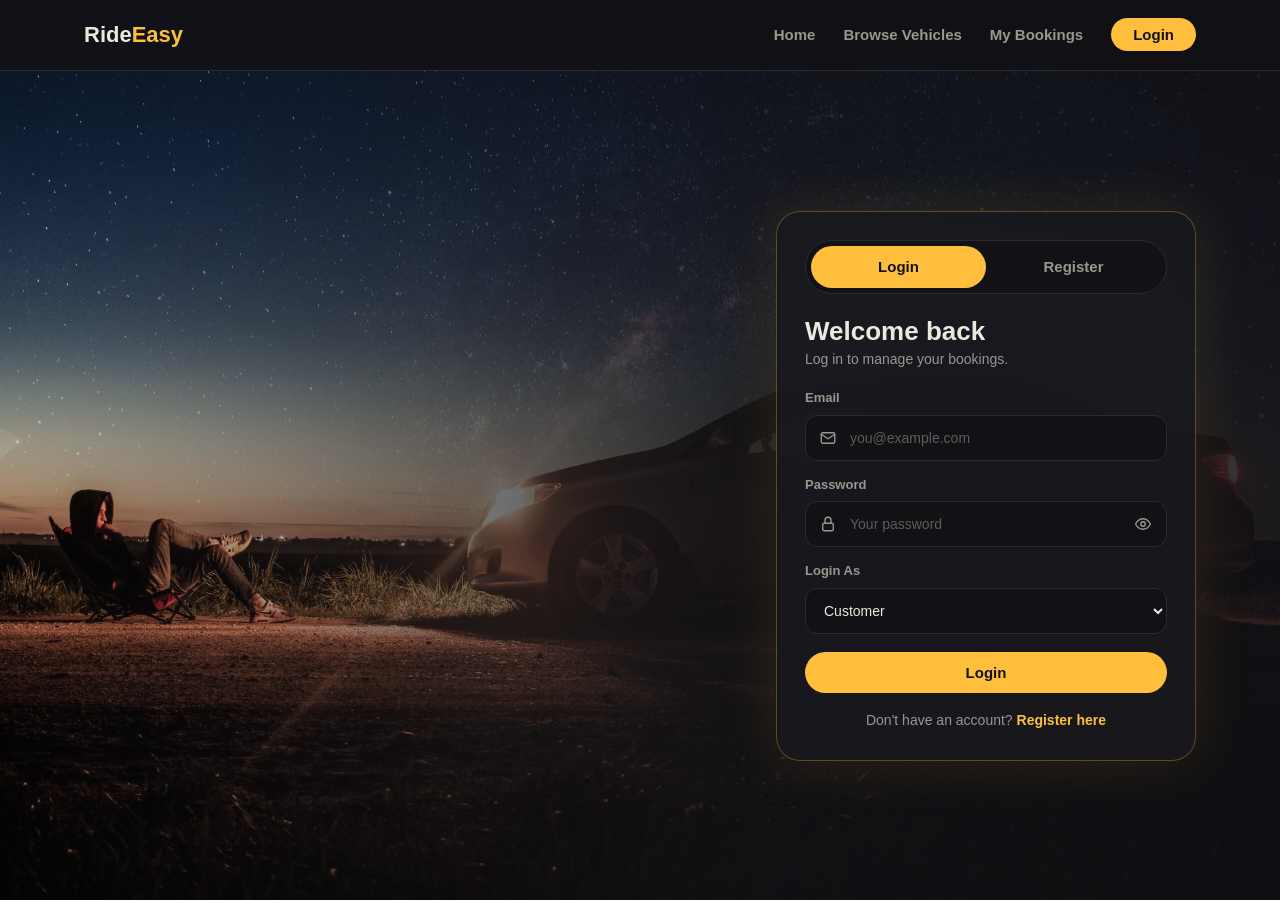
==== commit f8db189d: "Add admin dashboard: stats, vehicle, booking and maintenance management" ====
--- a/admin.html
+++ b/admin.html
@@ -290,6 +290,7 @@
                                 <th>Service Type</th>
                                 <th>Date</th>
                                 <th>Status</th>
+                                <th>Action</th>
                             </tr>
                         </thead>
                         <tbody>
@@ -334,6 +335,7 @@
         <p class="copyright">&copy; 2026 RideEasy Admin Panel</p>
     </footer>
     <script src="js/data.js"></script>
+    <script src="js/admin.js"></script>
 </body>
 
 </html>
